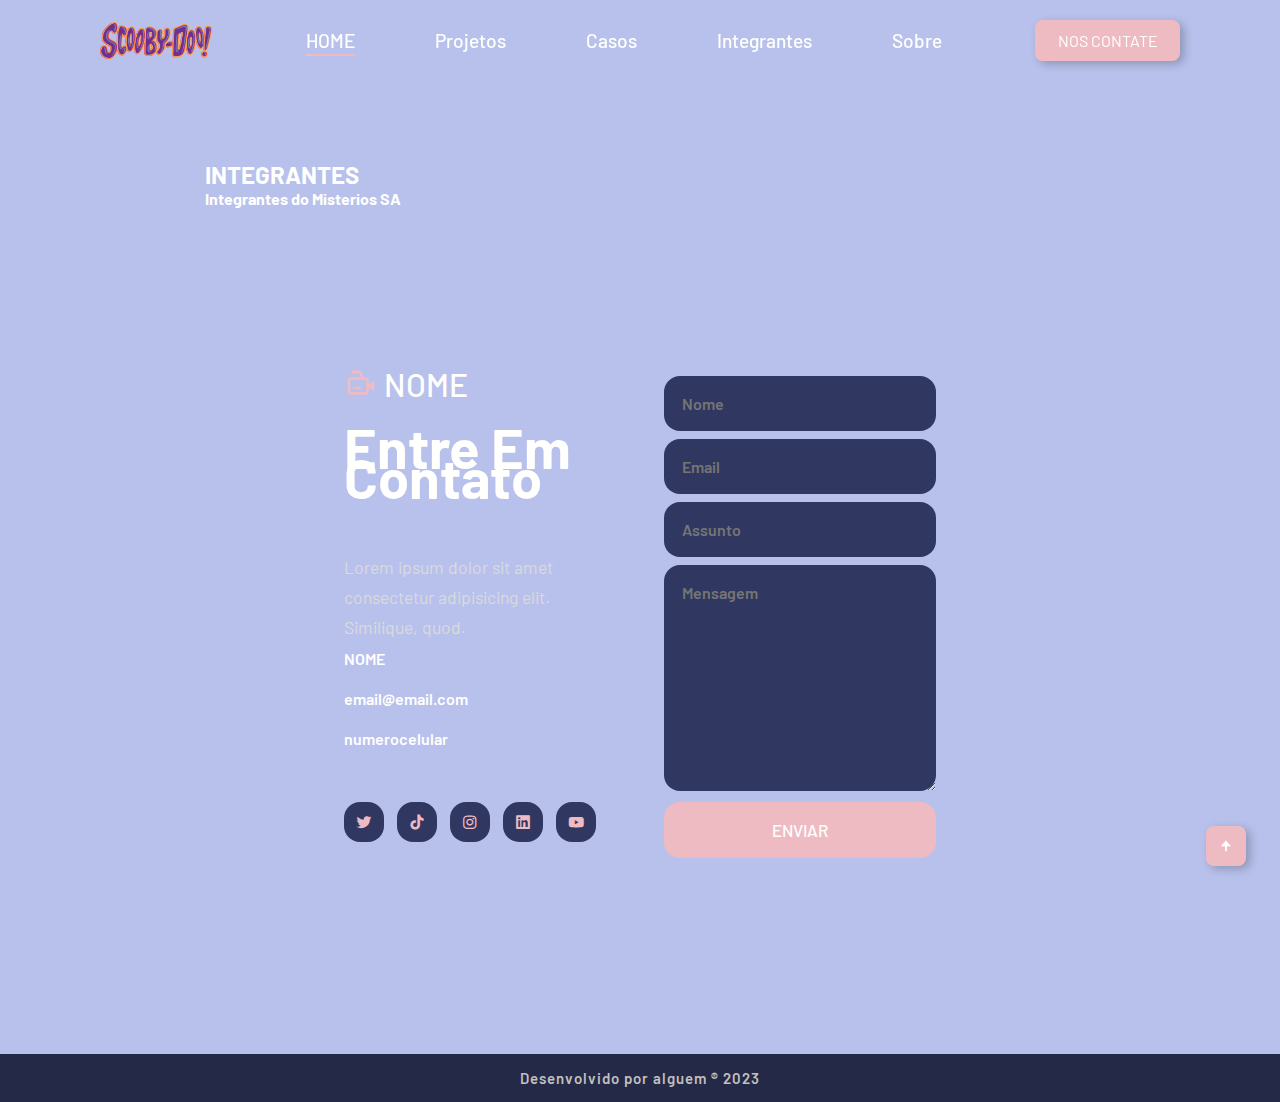
==== integrantes.html @ d9eec1b1 "new change index int" ====
<!DOCTYPE html>
 <html lang="en">
 <head>
    <meta charset="UTF-8">
    <meta http-equiv="X-UA-Compatible" content="IE=edge">
    <meta name="viewport" content="width=device-width, initial-scale=1.0">
    <link rel="stylesheet" href="integrantes.css" />
    <link rel="stylesheet" href="style.css" />
    <link rel="stylesheet" href="https://cdn.jsdelivr.net/npm/boxicons@latest/css/boxicons.min.css"/>
    <title>Document</title>
 </head>
 <body>
        <!--NAVBAR-->
        <header>
            <a href="#" class="logo">
                <img src="imagens/LOGO.png" alt="logo" class="logos"></a>
          <ul class="navbar">
            <li><a href="#home" class="home-active">HOME</a></li> <!--# para buscar o id das sections-->
            <li><a href="#projetos">Projetos</a></li>
            <li><a href="#casos">Casos</a></li>
            <li><a href="#integrantes">Integrantes</a></li>
            <li><a href="#sobre">Sobre</a></li>
          </ul>
          <a href="#footerr" class="btn">NOS CONTATE</a>
        </header>

        <!--INTEGRANTES-->
        <section class="int" id="integrantes">
            <div class="cabecatexto">
                <h2>INTEGRANTES</h2>
                <h4>Integrantes do Misterios SA</h4>
            </div>
    
        <!--FOOTER-->
        <section class="footer" id="footerr">
            <div class="contato-esquerda">
                    <a href="#" class="logo">
                        <i class="bx bx-video-recording"></i>NOME</a>
                    </a>
                    <h2>Entre Em Contato</h2>
                    <h4>algo</h4>
                    <p>Lorem ipsum dolor sit amet consectetur adipisicing elit. 
                    Similique, quod.</p>
            
    
                <div class="lista-contato">
                    <li><a href="#">NOME</a></li>
                    <li><a href="#">email@email.com</a></li>
                    <li><a href="#">numerocelular</a></li>
                </div>
    
                <div class="redes-icon">
                    <a href="#"><i class='bx bxl-twitter'></i></a>
                    <a href="#"><i class='bx bxl-tiktok' ></i></a>
                    <a href="#"><i class='bx bxl-instagram'></i></a>
                    <a href="#"><i class='bx bxl-linkedin-square' ></i></a>
                    <a href="#"><i class='bx bxl-youtube' ></i></a>
                </div>
            </div>
            
            <div class="contatar">
                <form action="">
                   <input type="" placeholder="Nome" required> 
                   <input type="email"placeholder="Email" required>
                   <input type="" placeholder="Assunto">
                   <textarea name="" id="" cols="40" rows="10" 
                   placeholder="Mensagem" required></textarea>
                   <input type="submit" value="ENVIAR" class="enviar">
                </form>
            </div>
    
        </section>           
        </section>

        <div class="copyright">
            <p>Desenvolvido por alguem ® 2023 </p>
        </div>

         <!--VOLTAR COMECO-->
    <a href="#" class="comeco"><i class='bx bxs-up-arrow-alt' ></i></a>

 </body>
 </html>
---- integrantes.css ----
.int {   
    align-items: center;
    background-color: var(--2ndbg-color); 
}
/*Boxes*/

.conatiner {
  width: 100%;
  min-height: 1152px;
  position: relative;
  display: flex;
  align-items: center;
  background: rgb(2, 3, 7, 0.4);
}
---- style.css ----
/*Google Fonts*/
@import url("https://fonts.googleapis.com/css2?family=Barlow:wght@200;300;400;500;600;700&display=swap");

* {
  font-family: "Barlow", sans-serif;
  margin: 0px;
  padding: 0px;
  box-sizing: border-box;
  list-style: none;
  text-decoration: none;
  scroll-padding-top: 2rem;
  scroll-behavior: smooth;
}

/*VARIAVEIS*/
:root {
  --mainbg-color: #232946;
  --2ndmainbg-color: #303861;
  --2ndbg-color: #b8c1ec;  
  --1sttext-color: #fffffe;
  --2ndtext-color: #c2bfbf;
  --btn-color: #eebbc3;
  --2ndbtn-color: #fae4e8;
  
  --h1-font: 5.2rem;
  --h2-font: 3.5rem;
  --p-font: 1.1rem;
}
/*fazer uma barra de scroll personalizada*/
html::-webkit-scrollbar {
  width: 0.5rem;
  background: var(--bg-color);
}
html::-webkit-scrollbar-thumb {
  background: var(--btn-color);
  border-radius: 5rem;
}
body {
  background: var(--mainbg-color);
  color: var(--1sttext-color);
}

section{
  padding: 160px 16% 90px;
}

header {
  position: fixed;
  width: 100%;
  top: 0;
  right: 0;
  z-index: 1000;
  display: flex;
  align-items: center;
  justify-content: space-between;
  padding: 20px 100px;
  transition: 0.5s;
}

.logo {
  font-size: 2rem;
  font-weight: 500;
  color: var(--1sttext-color);
  display: flex;
  align-items: center;
  column-gap: 0.5rem;
}

.logos {
  width: 7rem;
}

.navbar {
  display: flex;
  column-gap: 5rem;
}

.navbar li {
  position: relative;
}

.navbar a {
  font-size: 1.2rem;
  font-weight: 500;
  color: var(--1sttext-color);
}

.navbar a::after { /*pra fazer a barrinha em baixo*/
  content: "";
  width: 0;
  height: 2px;
  background: var(--btn-color);
  position: absolute;
  bottom: -4px;
  left: 0;
  transition: 0.4s all linear;
}

.navbar a:hover::after,
.navbar .home-active::after { /*pro home fizer sempre selecionado*/
  width: 100%;
}
#menu-icon {
  font-size: 1.1rem;
  cursor: pointer;
  z-index: 1000001;
  display: none;
}
.btn {
  padding: 0.7rem 1.4rem;
  background: var(--btn-color);
  color: var(--1sttext-color);
  font-weight: 400;
  border-radius: 0.5rem;
  box-shadow: 4px 3px 10px #0000003c;
}

.btn:hover {
  background: #fec7d7;
}






  
  /*footer*/
  .footer {
    display: grid;
    grid-template-columns: repeat(2,1fr);
    align-items: center;
    gap: 3rem;
  }
  .contato-esquerda .logo {
    margin-bottom: 2rem;
  
  }
  .contato-esquerda .logo i {
    color: var(--btn-color);
  }
  .contato-esquerda h4 {
    margin:15px 0;
    color: var(--2ndbg-color);
    font-size: 20px;
    font-weight: 600;
  }
  .contato-esquerda h2 {
    font-size: var(--h2-font);
    color: var(--1sttext-color);
  }
  .contato-esquerda p{
    color: #dadada;
    font-size: var(--p-font);
    line-height: 30px;
    margin-bottom: 2px;
  }
  .contato-esquerda {
    margin-bottom: 2rem;
    color: var(--1sttext-color);
    font-size: 16px;
    line-height: 30px;
  }
  
  .lista-contato{
    margin-bottom:3rem;
  }
  
  .lista-contato li {
    margin-bottom: 10px;
    display: block;
  }
  
  .lista-contato li a{
    display: block;
    color: var(--1sttext-color);
    font-size: 16px;
    font-weight: 600;
    transition: all .40s ease;
  }
  
  .lista-contato li a:hover{
    transform: scale(1.01) translateY(-5px);
    color: #c2bfbf ;
  }
  
  .redes-icon i{
    height: 40px;
    width: 40px;
    background-color: #303861 ;
    border-radius: 1rem;
    color: var(--btn-color);
    display: inline-flex;
    align-items: center;
    justify-content: center;
    font-size: 18px;
    margin-right: 10px;
    transition: all .40s ease;
  }
  
  .redes-icon i:hover{
    transform: scale(1.01) translateY(-5px);
    color: #fae4e8;
  }
  
  .contatar form {
    position: relative ;
  }
  .contatar form input, form textarea{
    border: none;
    outline: none;
    width: 100%;
    padding: 18px;
    background-color: #303861;
    color: var(--1sttext-color);
    font-size: 1rem;
    font-weight: 600;
    margin-bottom: 0.5rem;
    border-radius: 1rem;
  }
  
  .contatar texarea{
    resize: none;
    height: 220px;
  }
  
  .contatar form .enviar {
    display: inline-block;
    font-size: 17px;
    font-weight: 500;
    background-color: var(--btn-color);
    color: var(--1stbg-color);
    transition: all .40s ease;
    cursor: pointer;
  }
  .contatar form .enviar:hover {
    background-color: #fae4e8;
  }
  
  /*final da pg*/
  .copyright p {
    text-align: center;
    padding: 15px;
    color: var(--2ndtext-color);
    font-size: 15px;
    font-weight: 600;
    letter-spacing: 1px;
  }
  
  .comeco{
    position: fixed; /*vai ficar no mesmo lugar na tela mesmo quando mexe*/
    bottom: 2.1rem;
    right: 2.1rem;
  
  }
  
  .comeco i {
    color: var(--1sttext-color);
    background-color: var(--btn-color);
    box-shadow: 4px 3px 10px #0000003c;
    font-size: 20px;
    padding: 10px;
    border-radius: 0.5rem;
  }
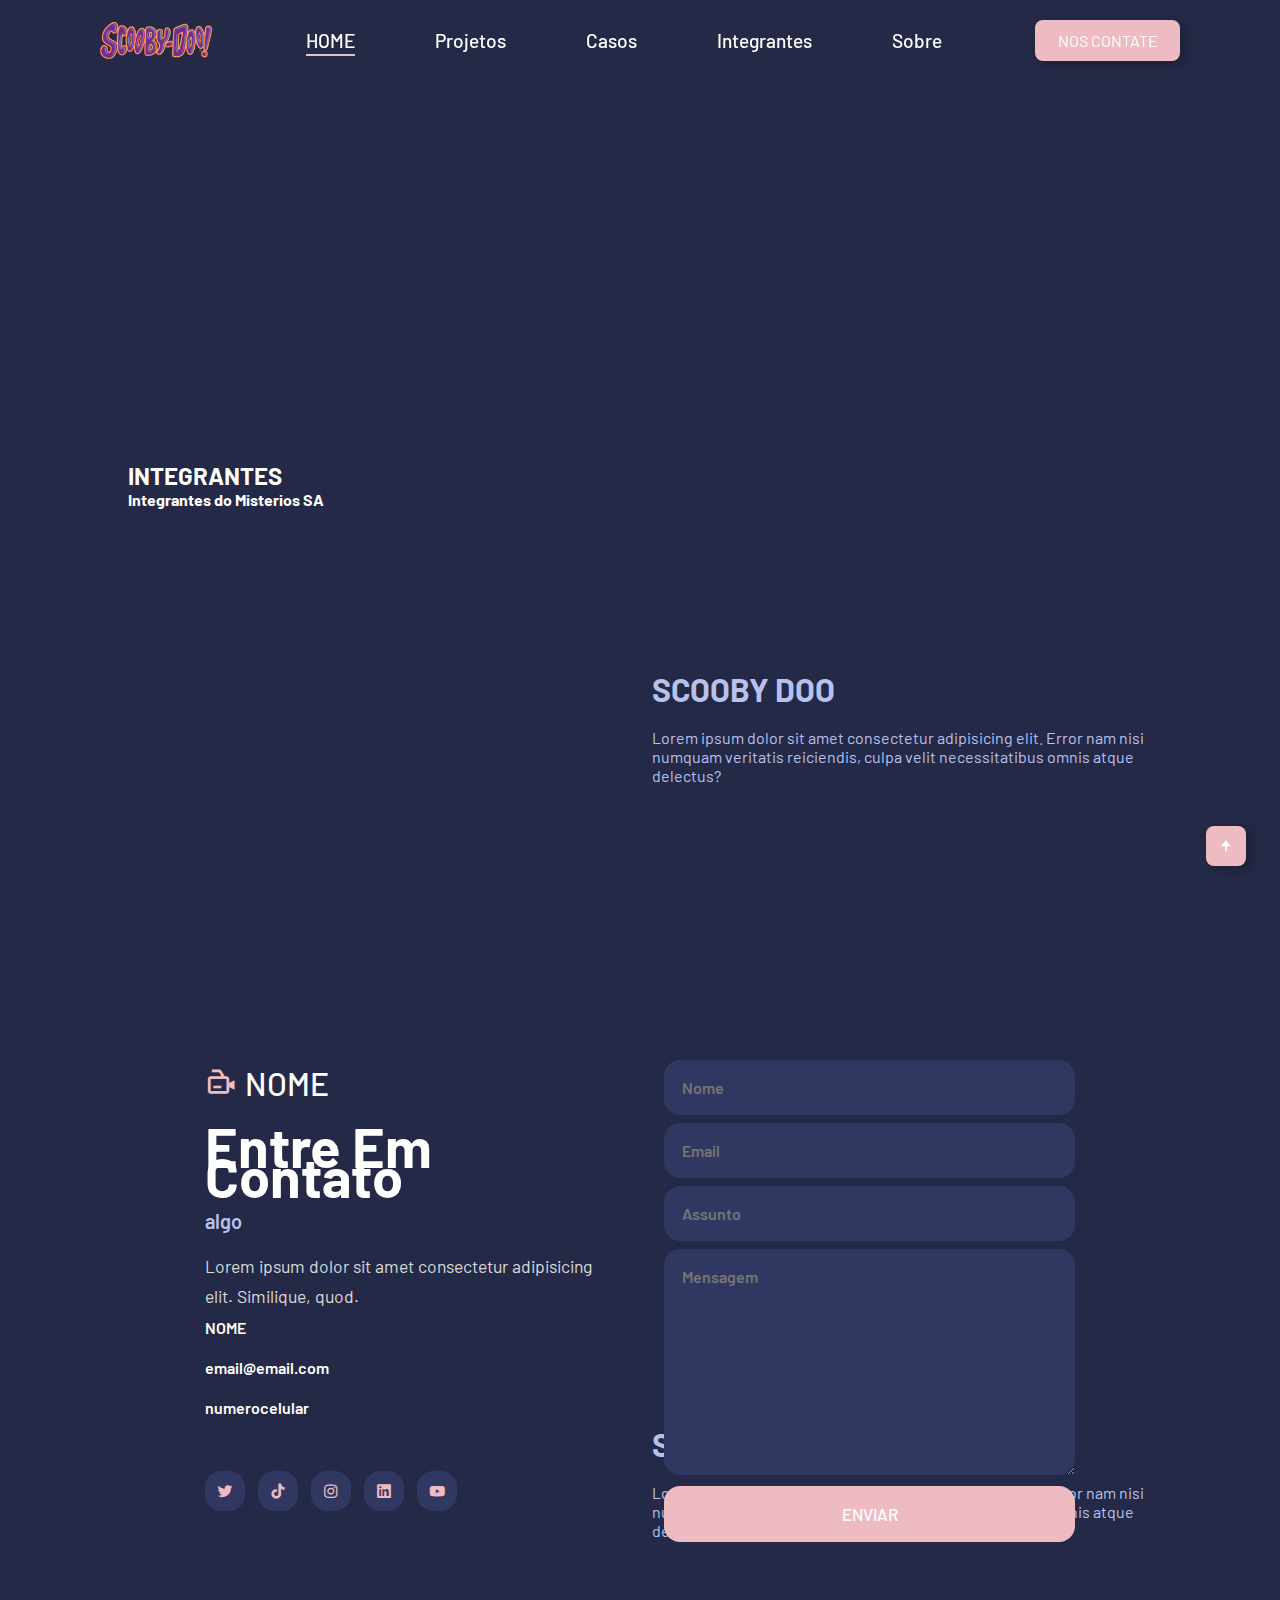
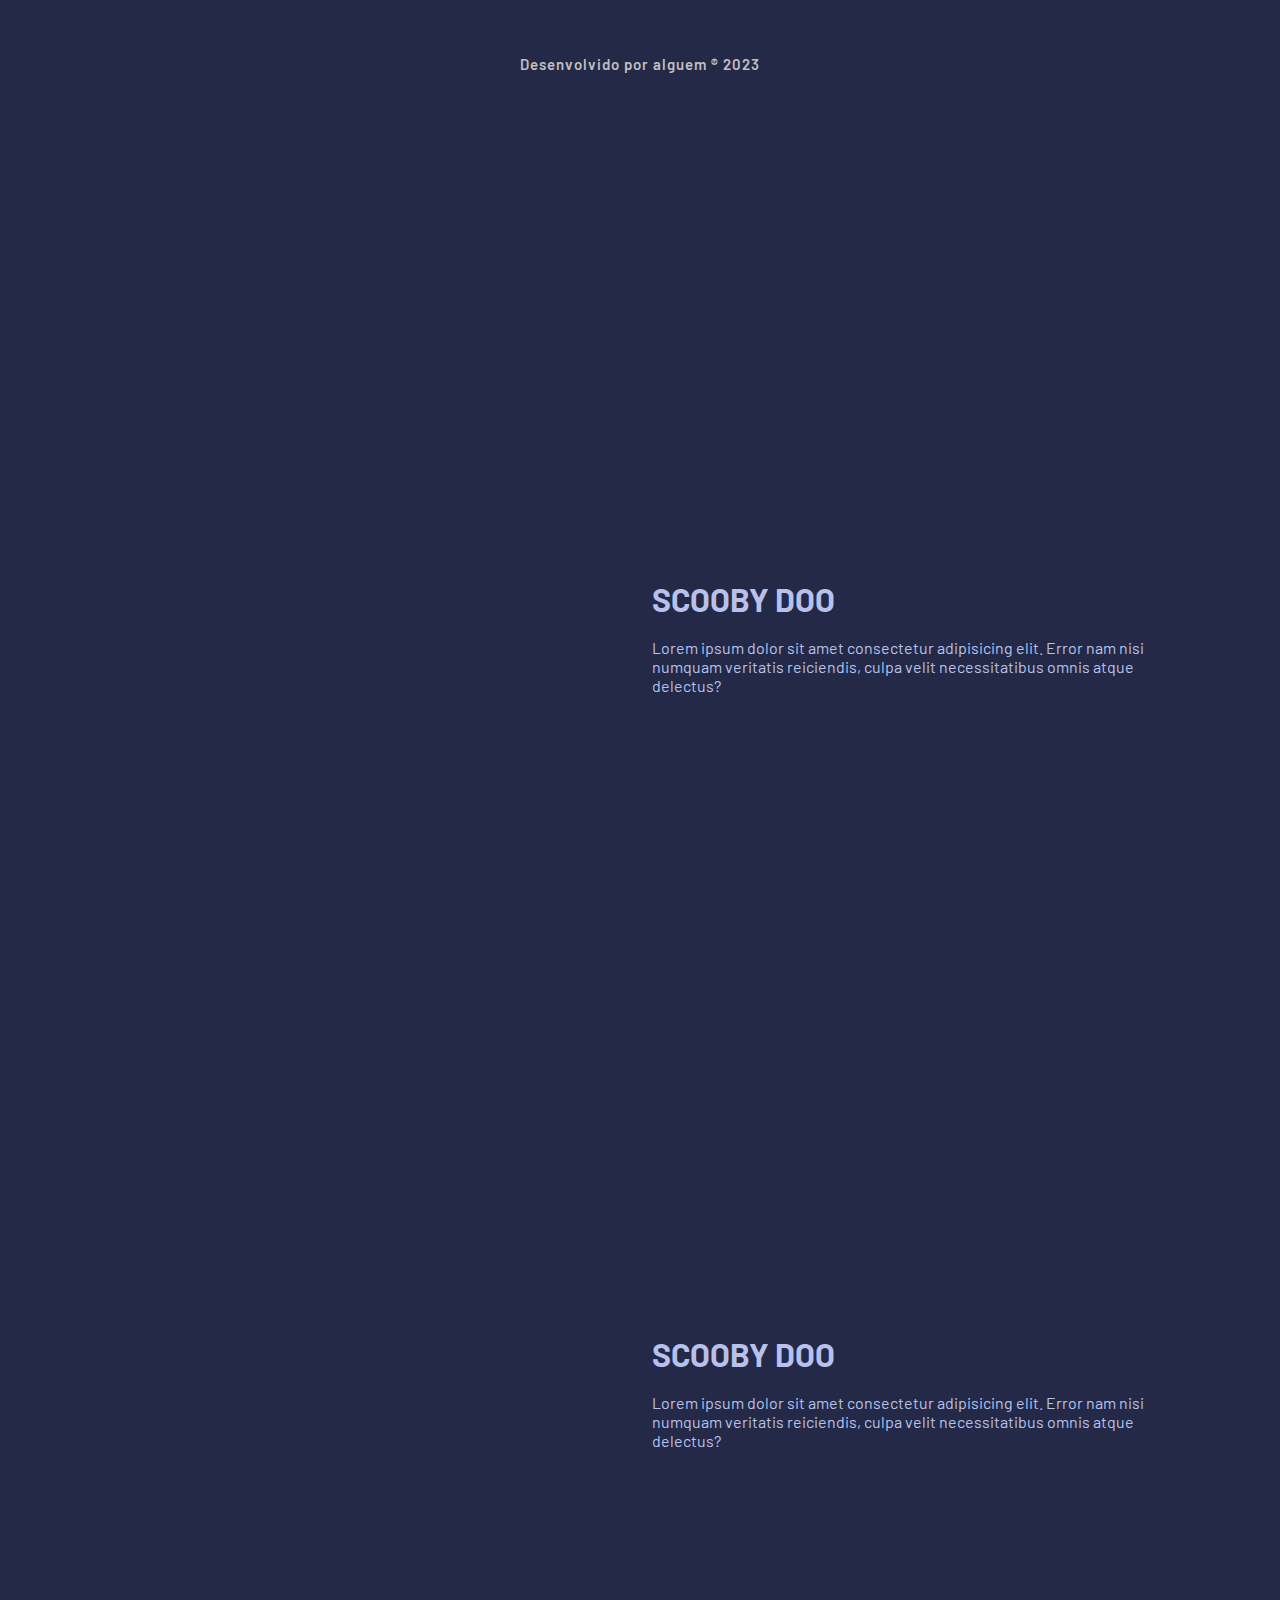
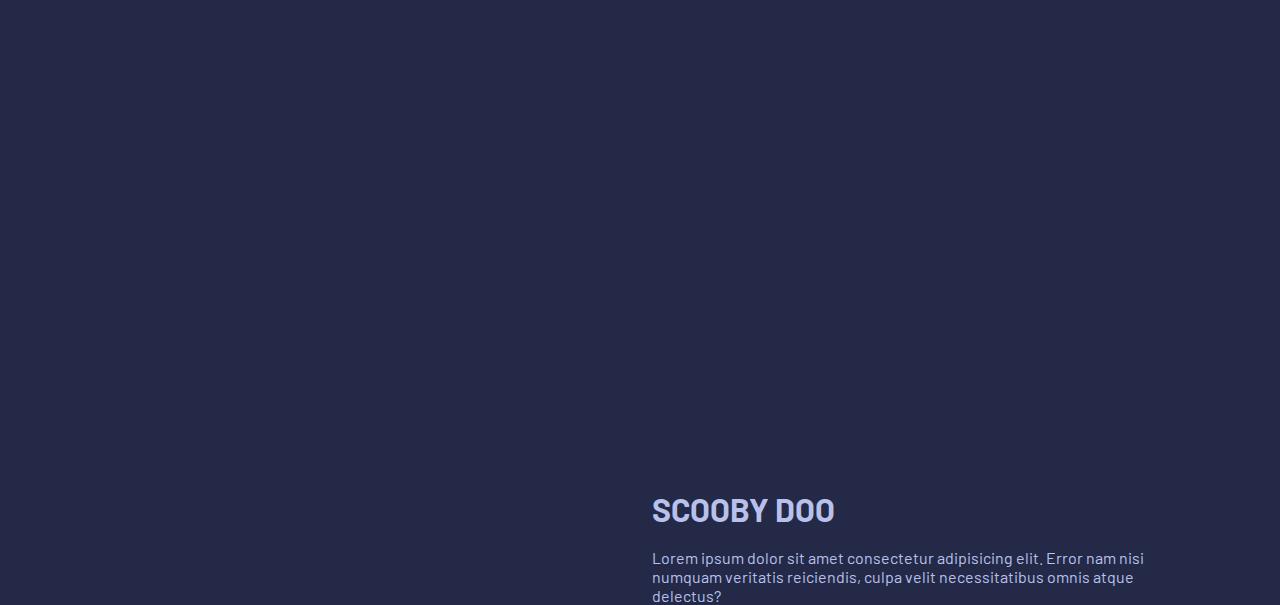
==== commit f7303217: "novas mudancas" ====
--- a/integrantes.html
+++ b/integrantes.html
@@ -4,10 +4,11 @@
     <meta charset="UTF-8">
     <meta http-equiv="X-UA-Compatible" content="IE=edge">
     <meta name="viewport" content="width=device-width, initial-scale=1.0">
+    <link rel="icon" href="imagens/icon.png" />
     <link rel="stylesheet" href="integrantes.css" />
     <link rel="stylesheet" href="style.css" />
     <link rel="stylesheet" href="https://cdn.jsdelivr.net/npm/boxicons@latest/css/boxicons.min.css"/>
-    <title>Document</title>
+    <title>Integrantes</title>
  </head>
  <body>
         <!--NAVBAR-->
@@ -30,7 +31,65 @@
                 <h2>INTEGRANTES</h2>
                 <h4>Integrantes do Misterios SA</h4>
             </div>
-    
+        <div class="int-containers">
+            
+            <!--SCOOBY-->
+            <div class="scooby">
+                <div class="img-cont">
+                    <img src="" alt="" class="scooby-img">
+                </div>    
+                <h1>SCOOBY DOO</h1>
+                <p>Lorem ipsum dolor sit amet consectetur adipisicing elit. 
+                    Error nam nisi numquam veritatis reiciendis, culpa velit 
+                    necessitatibus omnis atque delectus?</p>
+            </div>
+            
+            <!--Salsicha-->
+            <div class="scooby">
+                <div class="img-cont">
+                    <img src="" alt="" class="scooby-img">
+                </div>    
+                <h1>SCOOBY DOO</h1>
+                <p>Lorem ipsum dolor sit amet consectetur adipisicing elit. 
+                    Error nam nisi numquam veritatis reiciendis, culpa velit 
+                    necessitatibus omnis atque delectus?</p>
+            </div>
+            
+            <!--VELMA-->
+            <div class="scooby">
+                <div class="img-cont">
+                    <img src="" alt="" class="scooby-img">
+                </div>    
+                <h1>SCOOBY DOO</h1>
+                <p>Lorem ipsum dolor sit amet consectetur adipisicing elit. 
+                    Error nam nisi numquam veritatis reiciendis, culpa velit 
+                    necessitatibus omnis atque delectus?</p>
+            </div>
+            
+            <!--DAPHNE-->
+            <div class="scooby">
+                <div class="img-cont">
+                    <img src="" alt="" class="scooby-img">
+                </div>    
+                <h1>SCOOBY DOO</h1>
+                <p>Lorem ipsum dolor sit amet consectetur adipisicing elit. 
+                    Error nam nisi numquam veritatis reiciendis, culpa velit 
+                    necessitatibus omnis atque delectus?</p>
+            </div>
+            
+            <!--FRED-->
+            <div class="scooby">
+                <div class="img-cont">
+                    <img src="" alt="" class="scooby-img">
+                </div>    
+                <h1>SCOOBY DOO</h1>
+                <p>Lorem ipsum dolor sit amet consectetur adipisicing elit. 
+                    Error nam nisi numquam veritatis reiciendis, culpa velit 
+                    necessitatibus omnis atque delectus?</p>
+            </div>                  
+
+        </div>
+        </section>
         <!--FOOTER-->
         <section class="footer" id="footerr">
             <div class="contato-esquerda">
@@ -70,7 +129,7 @@
             </div>
     
         </section>           
-        </section>
+        
 
         <div class="copyright">
             <p>Desenvolvido por alguem ® 2023 </p>
--- a/integrantes.css
+++ b/integrantes.css
@@ -11,4 +11,188 @@
   display: flex;
   align-items: center;
   background: rgb(2, 3, 7, 0.4);
-}+}
+
+ /*INTEGRANTES*/
+ .int{
+  width: 100%;
+  height: 100vh;
+  display: flex;
+  align-items: center;
+  justify-content: space-between;
+  padding: 70px 10% 0;
+  background-color: var(--1stbg-color); /*pra essa secao ficar dessa cor*/
+}
+
+.int-containers{
+  max-width: 500px;
+  max-height: 100%;
+  /*fazer tipo um quadradinho*/
+}
+
+.int-containers h1 {
+  font-size: 32px;
+  font-weight: 700;
+  color: var(--2ndbg-color);
+}
+
+.int-containers p {
+  font-size: 16px;
+  margin: 20px 0 40px;
+  color: var(--2ndbg-color);
+}
+
+.img-cont{
+  width: 600px;
+  height: 600px;
+ 
+}
+
+.img-cont img{
+  max-width: 500px;
+  object-fit: cover;
+}
+
+
+
+
+
+
+
+  /*footer*/
+  .footer {
+    display: grid;
+    grid-template-columns: repeat(2,1fr);
+    align-items: center;
+    gap: 3rem;
+  }
+  .contato-esquerda .logo {
+    margin-bottom: 2rem;
+  
+  }
+  .contato-esquerda .logo i {
+    color: var(--btn-color);
+  }
+  .contato-esquerda h4 {
+    margin:15px 0;
+    color: var(--2ndbg-color);
+    font-size: 20px;
+    font-weight: 600;
+  }
+  .contato-esquerda h2 {
+    font-size: var(--h2-font);
+    color: var(--1sttext-color);
+  }
+  .contato-esquerda p{
+    color: #dadada;
+    font-size: var(--p-font);
+    line-height: 30px;
+    margin-bottom: 2px;
+  }
+  .contato-esquerda {
+    margin-bottom: 2rem;
+    color: var(--1sttext-color);
+    font-size: 16px;
+    line-height: 30px;
+  }
+  
+  .lista-contato{
+    margin-bottom:3rem;
+  }
+  
+  .lista-contato li {
+    margin-bottom: 10px;
+    display: block;
+  }
+  
+  .lista-contato li a{
+    display: block;
+    color: var(--1sttext-color);
+    font-size: 16px;
+    font-weight: 600;
+    transition: all .40s ease;
+  }
+  
+  .lista-contato li a:hover{
+    transform: scale(1.01) translateY(-5px);
+    color: #c2bfbf ;
+  }
+  
+  .redes-icon i{
+    height: 40px;
+    width: 40px;
+    background-color: #303861 ;
+    border-radius: 1rem;
+    color: var(--btn-color);
+    display: inline-flex;
+    align-items: center;
+    justify-content: center;
+    font-size: 18px;
+    margin-right: 10px;
+    transition: all .40s ease;
+  }
+  
+  .redes-icon i:hover{
+    transform: scale(1.01) translateY(-5px);
+    color: #fae4e8;
+  }
+  
+  .contatar form {
+    position: relative ;
+  }
+  .contatar form input, form textarea{
+    border: none;
+    outline: none;
+    width: 100%;
+    padding: 18px;
+    background-color: #303861;
+    color: var(--1sttext-color);
+    font-size: 1rem;
+    font-weight: 600;
+    margin-bottom: 0.5rem;
+    border-radius: 1rem;
+  }
+  
+  .contatar texarea{
+    resize: none;
+    height: 220px;
+  }
+  
+  .contatar form .enviar {
+    display: inline-block;
+    font-size: 17px;
+    font-weight: 500;
+    background-color: var(--btn-color);
+    color: var(--1stbg-color);
+    transition: all .40s ease;
+    cursor: pointer;
+  }
+  .contatar form .enviar:hover {
+    background-color: #fae4e8;
+  }
+  
+  /*final da pg*/
+  .copyright p {
+    text-align: center;
+    padding: 15px;
+    color: var(--2ndtext-color);
+    font-size: 15px;
+    font-weight: 600;
+    letter-spacing: 1px;
+  }
+  
+  .comeco{
+    position: fixed; /*vai ficar no mesmo lugar na tela mesmo quando mexe*/
+    bottom: 2.1rem;
+    right: 2.1rem;
+  
+  }
+  
+  .comeco i {
+    color: var(--1sttext-color);
+    background-color: var(--btn-color);
+    box-shadow: 4px 3px 10px #0000003c;
+    font-size: 20px;
+    padding: 10px;
+    border-radius: 0.5rem;
+  }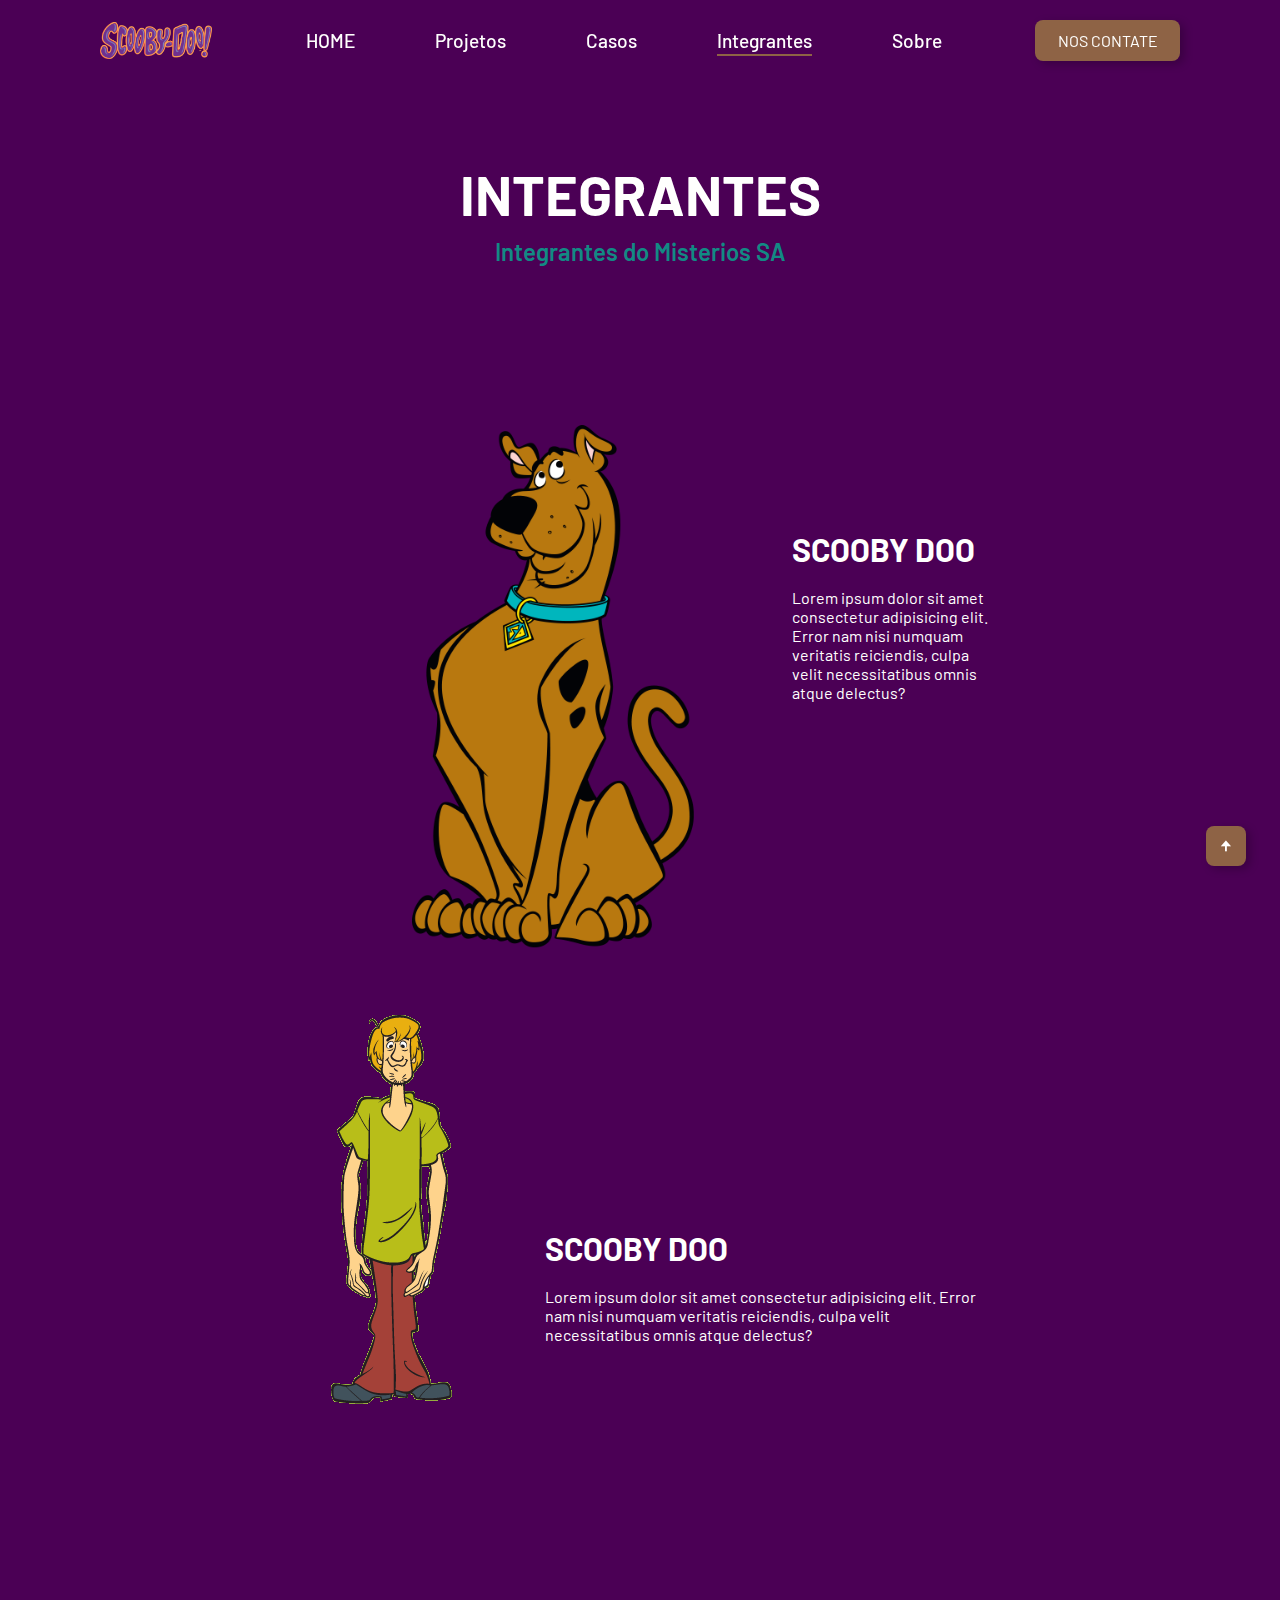
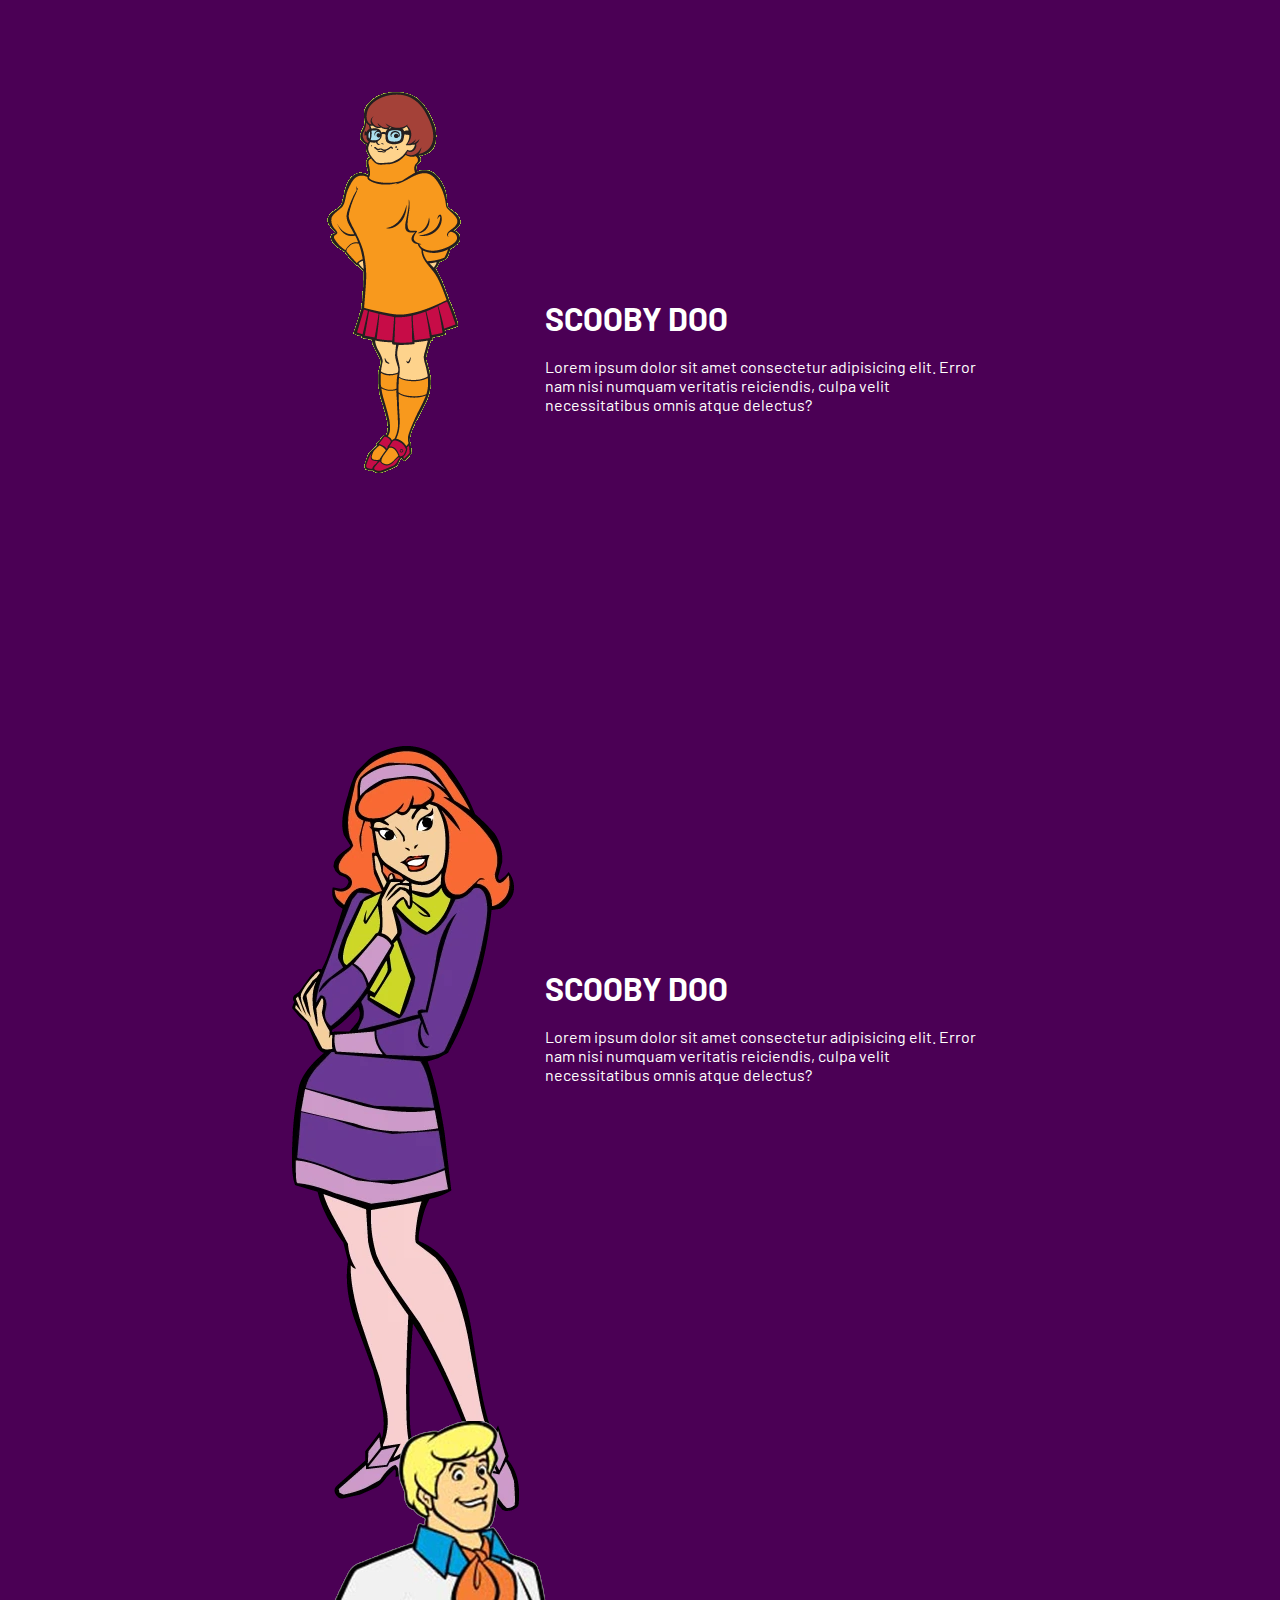
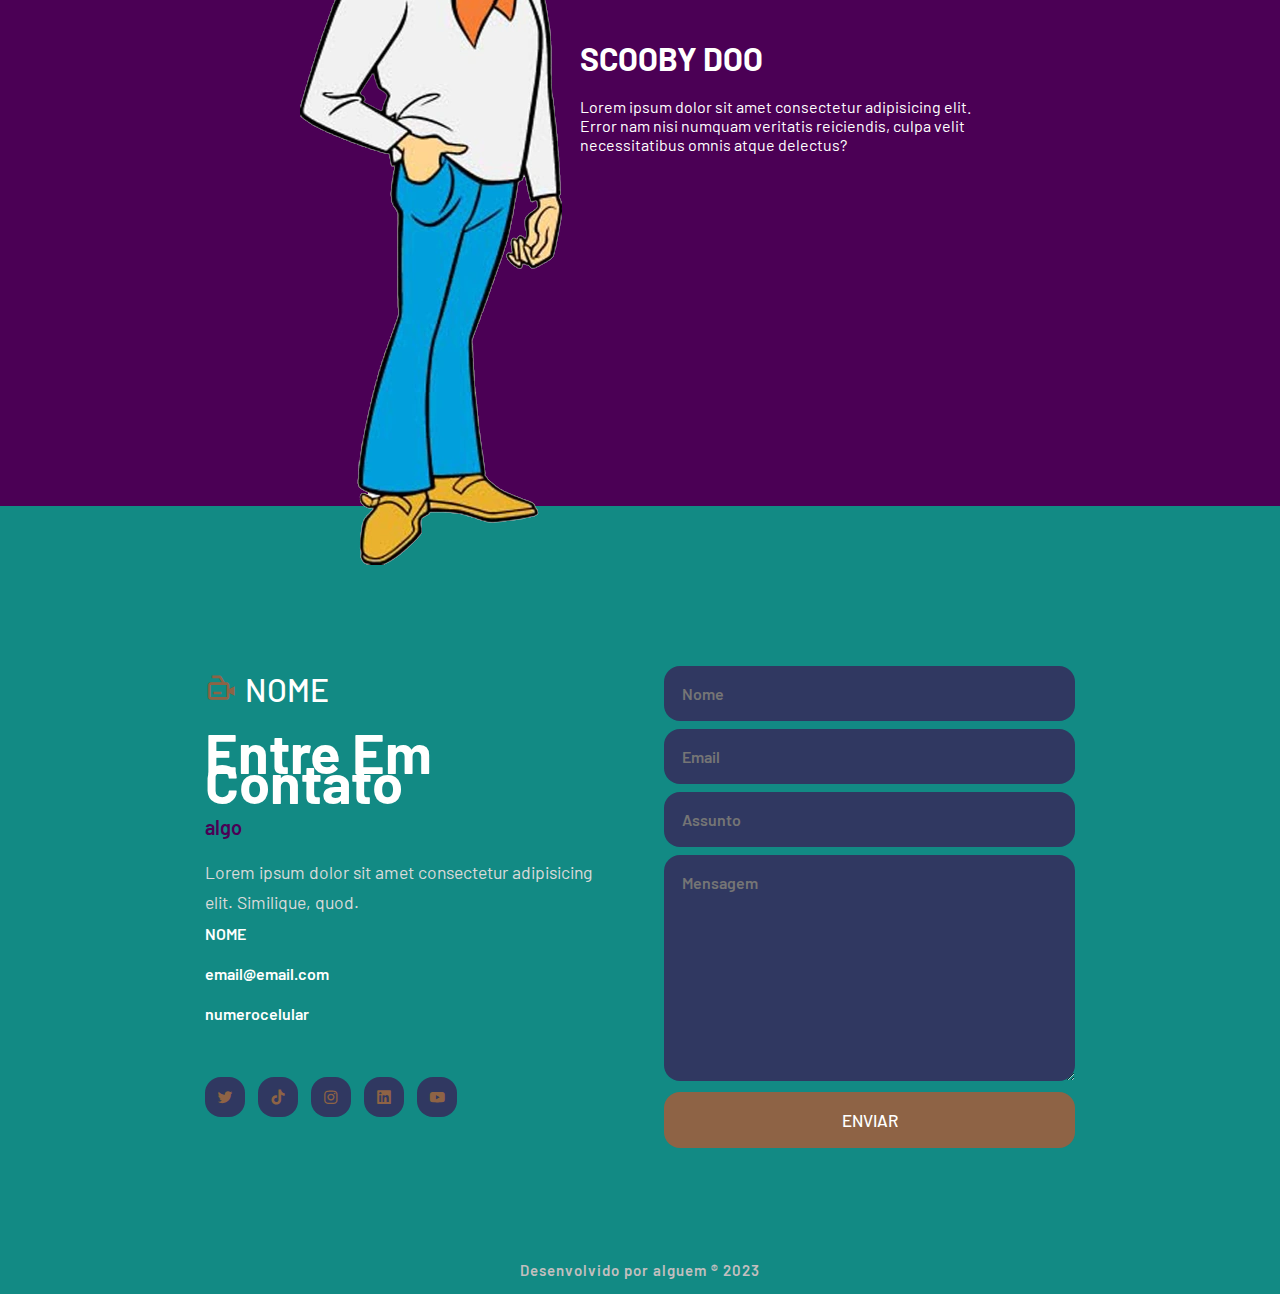
==== commit 41d51225: "novas mudancas" ====
--- a/integrantes.html
+++ b/integrantes.html
@@ -16,77 +16,97 @@
             <a href="#" class="logo">
                 <img src="imagens/LOGO.png" alt="logo" class="logos"></a>
           <ul class="navbar">
-            <li><a href="#home" class="home-active">HOME</a></li> <!--# para buscar o id das sections-->
+            <li><a href="index.html">HOME</a></li> <!--# para buscar o id das sections-->
             <li><a href="#projetos">Projetos</a></li>
             <li><a href="#casos">Casos</a></li>
-            <li><a href="#integrantes">Integrantes</a></li>
+            <li><a href="#integrantes" class="home-active">Integrantes</a></li>
             <li><a href="#sobre">Sobre</a></li>
           </ul>
           <a href="#footerr" class="btn">NOS CONTATE</a>
         </header>
 
         <!--INTEGRANTES-->
-        <section class="int" id="integrantes">
+        <section class="ints" id="integrantes">
             <div class="cabecatexto">
                 <h2>INTEGRANTES</h2>
                 <h4>Integrantes do Misterios SA</h4>
             </div>
         <div class="int-containers">
             
-            <!--SCOOBY-->
-            <div class="scooby">
-                <div class="img-cont">
-                    <img src="" alt="" class="scooby-img">
-                </div>    
-                <h1>SCOOBY DOO</h1>
-                <p>Lorem ipsum dolor sit amet consectetur adipisicing elit. 
-                    Error nam nisi numquam veritatis reiciendis, culpa velit 
-                    necessitatibus omnis atque delectus?</p>
-            </div>
-            
-            <!--Salsicha-->
-            <div class="scooby">
-                <div class="img-cont">
-                    <img src="" alt="" class="scooby-img">
-                </div>    
-                <h1>SCOOBY DOO</h1>
-                <p>Lorem ipsum dolor sit amet consectetur adipisicing elit. 
-                    Error nam nisi numquam veritatis reiciendis, culpa velit 
-                    necessitatibus omnis atque delectus?</p>
-            </div>
-            
-            <!--VELMA-->
-            <div class="scooby">
-                <div class="img-cont">
-                    <img src="" alt="" class="scooby-img">
-                </div>    
-                <h1>SCOOBY DOO</h1>
-                <p>Lorem ipsum dolor sit amet consectetur adipisicing elit. 
-                    Error nam nisi numquam veritatis reiciendis, culpa velit 
-                    necessitatibus omnis atque delectus?</p>
-            </div>
-            
-            <!--DAPHNE-->
-            <div class="scooby">
-                <div class="img-cont">
-                    <img src="" alt="" class="scooby-img">
-                </div>    
-                <h1>SCOOBY DOO</h1>
-                <p>Lorem ipsum dolor sit amet consectetur adipisicing elit. 
-                    Error nam nisi numquam veritatis reiciendis, culpa velit 
-                    necessitatibus omnis atque delectus?</p>
-            </div>
-            
-            <!--FRED-->
-            <div class="scooby">
-                <div class="img-cont">
-                    <img src="" alt="" class="scooby-img">
-                </div>    
-                <h1>SCOOBY DOO</h1>
-                <p>Lorem ipsum dolor sit amet consectetur adipisicing elit. 
-                    Error nam nisi numquam veritatis reiciendis, culpa velit 
-                    necessitatibus omnis atque delectus?</p>
-            </div>                  
+                    <!--SCOOBY-->
+                    <div class="scooby">
+                        <div class="perfil-imagems">
+                        <div class="img-cont">
+                            <img src="imagens/scoob.png" alt="" class="scooby-img">
+                        </div>  
+                    </div> <div class="cont-text">
+                        <h1>SCOOBY DOO</h1>
+                        <p>Lorem ipsum dolor sit amet consectetur adipisicing elit. 
+                            Error nam nisi numquam veritatis reiciendis, culpa velit 
+                            necessitatibus omnis atque delectus?</p>
+                        </div> 
+                    </div>
+                    
+                    <!--Salsicha-->
+                    <div class="scooby">
+                        <div class="perfil-imagems">
+                        <div class="img-cont">
+                            <img src="imagens/sal.png" alt="" class="scooby-img">
+                        </div> 
+                    </div> 
+                    <div class="cont-text"> 
+                        <h1>SCOOBY DOO</h1>
+                        <p>Lorem ipsum dolor sit amet consectetur adipisicing elit. 
+                            Error nam nisi numquam veritatis reiciendis, culpa velit 
+                            necessitatibus omnis atque delectus?</p>
+                        </div> 
+                    </div>
+                    
+                    <!--VELMA-->
+                    <div class="scooby">
+                        <div class="perfil-imagems">
+                        <div class="img-cont">
+                            <img src="imagens/vel.png" alt="" class="scooby-img">
+                        </div> 
+                    </div>
+                    <div class="cont-text">  
+                        <h1>SCOOBY DOO</h1>
+                        <p>Lorem ipsum dolor sit amet consectetur adipisicing elit. 
+                            Error nam nisi numquam veritatis reiciendis, culpa velit 
+                            necessitatibus omnis atque delectus?</p>
+                        </div> 
+                    </div>
+                    
+                    <!--DAPHNE-->
+                    <div class="scooby">
+                        <div class="perfil-imagems">
+                        <div class="img-cont">
+                            <img src="imagens/daph.png" alt="" class="scooby-img">
+                        </div> 
+                    </div>
+                    <div class="cont-text">  
+                        <h1>SCOOBY DOO</h1>
+                        <p>Lorem ipsum dolor sit amet consectetur adipisicing elit. 
+                            Error nam nisi numquam veritatis reiciendis, culpa velit 
+                            necessitatibus omnis atque delectus?</p>
+                        </div> 
+                    </div>
+                    
+                    <!--FRED-->
+                    <div class="scooby">
+                        <div class="perfil-imagems">
+                        <div class="img-cont">
+                            <img src="imagens/fred.png" alt="" class="scooby-img">
+                        </div>    
+                    </div>
+                    <div class="cont-text">
+                        <h1>SCOOBY DOO</h1>
+                        <p>Lorem ipsum dolor sit amet consectetur adipisicing elit. 
+                            Error nam nisi numquam veritatis reiciendis, culpa velit 
+                            necessitatibus omnis atque delectus?</p>
+                        </div>
+                    </div> 
+                    </div>                  
 
         </div>
         </section>
--- a/integrantes.css
+++ b/integrantes.css
@@ -1,48 +1,53 @@
-.int {   
-    align-items: center;
-    background-color: var(--2ndbg-color); 
+.ints {
+ 
+  align-items: center;
+  background-color: var(--2ndbg-color); 
 }
-/*Boxes*/
 
-.conatiner {
-  width: 100%;
-  min-height: 1152px;
-  position: relative;
-  display: flex;
-  align-items: center;
-  background: rgb(2, 3, 7, 0.4);
+.cabecatexto{
+  text-align: center;
+}
+
+.cabecatexto h2{
+  font-size: var(--h2-font);
+  margin-bottom: 10px;
+}
+
+.cabecatexto h4 {
+  color: var(--mainbg-color);
+  font-size: 24px;
+  font-weight: 600;
 }
 
  /*INTEGRANTES*/
- .int{
-  width: 100%;
-  height: 100vh;
+ .scooby{
   display: flex;
   align-items: center;
   justify-content: space-between;
   padding: 70px 10% 0;
-  background-color: var(--1stbg-color); /*pra essa secao ficar dessa cor*/
-}
+  background-color: var(--1stbg-color);
+ }
 
-.int-containers{
+.cont-text{
   max-width: 500px;
   max-height: 100%;
+  /*background-color: #fae4e8;*/
   /*fazer tipo um quadradinho*/
 }
 
-.int-containers h1 {
+.cont-text h1 {
   font-size: 32px;
   font-weight: 700;
-  color: var(--2ndbg-color);
+  color: var(--1sttext-color-color);
 }
 
-.int-containers p {
+.cont-text p {
   font-size: 16px;
   margin: 20px 0 40px;
-  color: var(--2ndbg-color);
+  color: var(--1sttext-color-color);
 }
 
-.img-cont{
+.perfil-imagems{
   width: 600px;
   height: 600px;
  
@@ -52,11 +57,6 @@
   max-width: 500px;
   object-fit: cover;
 }
-
-
-
-
-
 
 
   /*footer*/
--- a/style.css
+++ b/style.css
@@ -14,13 +14,13 @@
 
 /*VARIAVEIS*/
 :root {
-  --mainbg-color: #232946;
-  --2ndmainbg-color: #303861;
-  --2ndbg-color: #b8c1ec;  
+  --mainbg-color: #128a84;
+  --2ndmainbg-color: #219a94;
+  --2ndbg-color: #4b0055;  
   --1sttext-color: #fffffe;
   --2ndtext-color: #c2bfbf;
-  --btn-color: #eebbc3;
-  --2ndbtn-color: #fae4e8;
+  --btn-color: #8e6345;
+  --2ndbtn-color: #9a7155;
   
   --h1-font: 5.2rem;
   --h2-font: 3.5rem;
@@ -57,6 +57,10 @@
   transition: 0.5s;
 }
 
+li {
+  list-style: none;
+  }
+  
 .logo {
   font-size: 2rem;
   font-weight: 500;
@@ -73,6 +77,9 @@
 .navbar {
   display: flex;
   column-gap: 5rem;
+  display: flex;
+  align-items: center;
+  justify-content: space-between;
 }
 
 .navbar li {
@@ -84,6 +91,39 @@
   font-weight: 500;
   color: var(--1sttext-color);
 }
+
+/* DROPDOWN MENU */
+.int-drop {
+  position: relative; 
+  }
+  
+  .drop {
+  background-color: var(--mainbg-color);
+  padding: 1em 0;
+  position: absolute; /*WITH RESPECT TO PARENT*/
+  display: none;
+  border-radius: 8px;
+  top: 35px;
+  }
+  
+  .drop li + li {
+  margin-top: 10px;
+  }
+  
+  .drop li {
+  padding: 0.5em 1em;
+  width: 8em;
+  text-align: center;
+  }
+  
+  .drop li:hover {
+  background-color: var(--2ndmainbg-color);
+  }
+  
+  .int-drop:hover .drop {
+  display: block;
+  }
+
 
 .navbar a::after { /*pra fazer a barrinha em baixo*/
   content: "";
@@ -106,6 +146,8 @@
   z-index: 1000001;
   display: none;
 }
+
+
 .btn {
   padding: 0.7rem 1.4rem;
   background: var(--btn-color);
@@ -116,7 +158,7 @@
 }
 
 .btn:hover {
-  background: #fec7d7;
+  background: var(--2ndbtn-color);
 }
 
 
@@ -200,7 +242,7 @@
   
   .redes-icon i:hover{
     transform: scale(1.01) translateY(-5px);
-    color: #fae4e8;
+    color:  var(--2ndbtn-color);
   }
   
   .contatar form {
@@ -234,7 +276,7 @@
     cursor: pointer;
   }
   .contatar form .enviar:hover {
-    background-color: #fae4e8;
+    background-color:  var(--2ndbtn-color);
   }
   
   /*final da pg*/
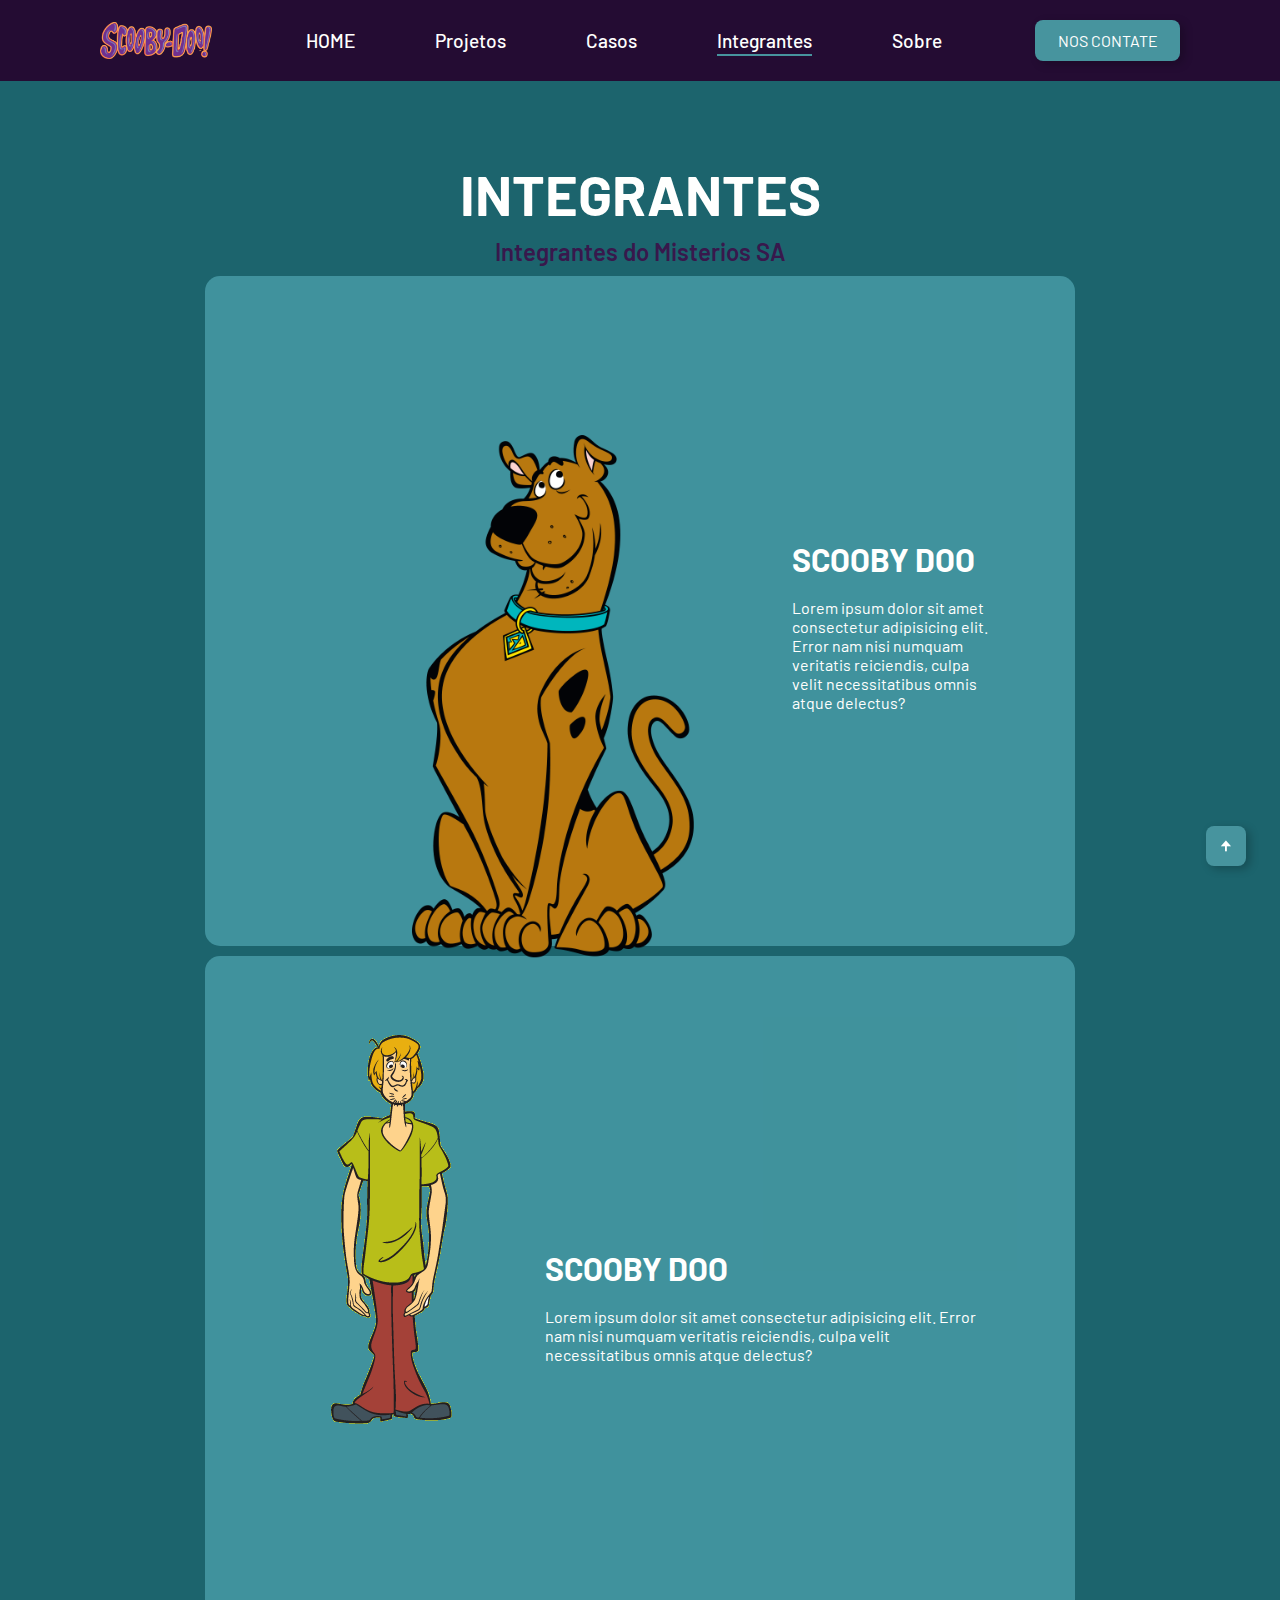
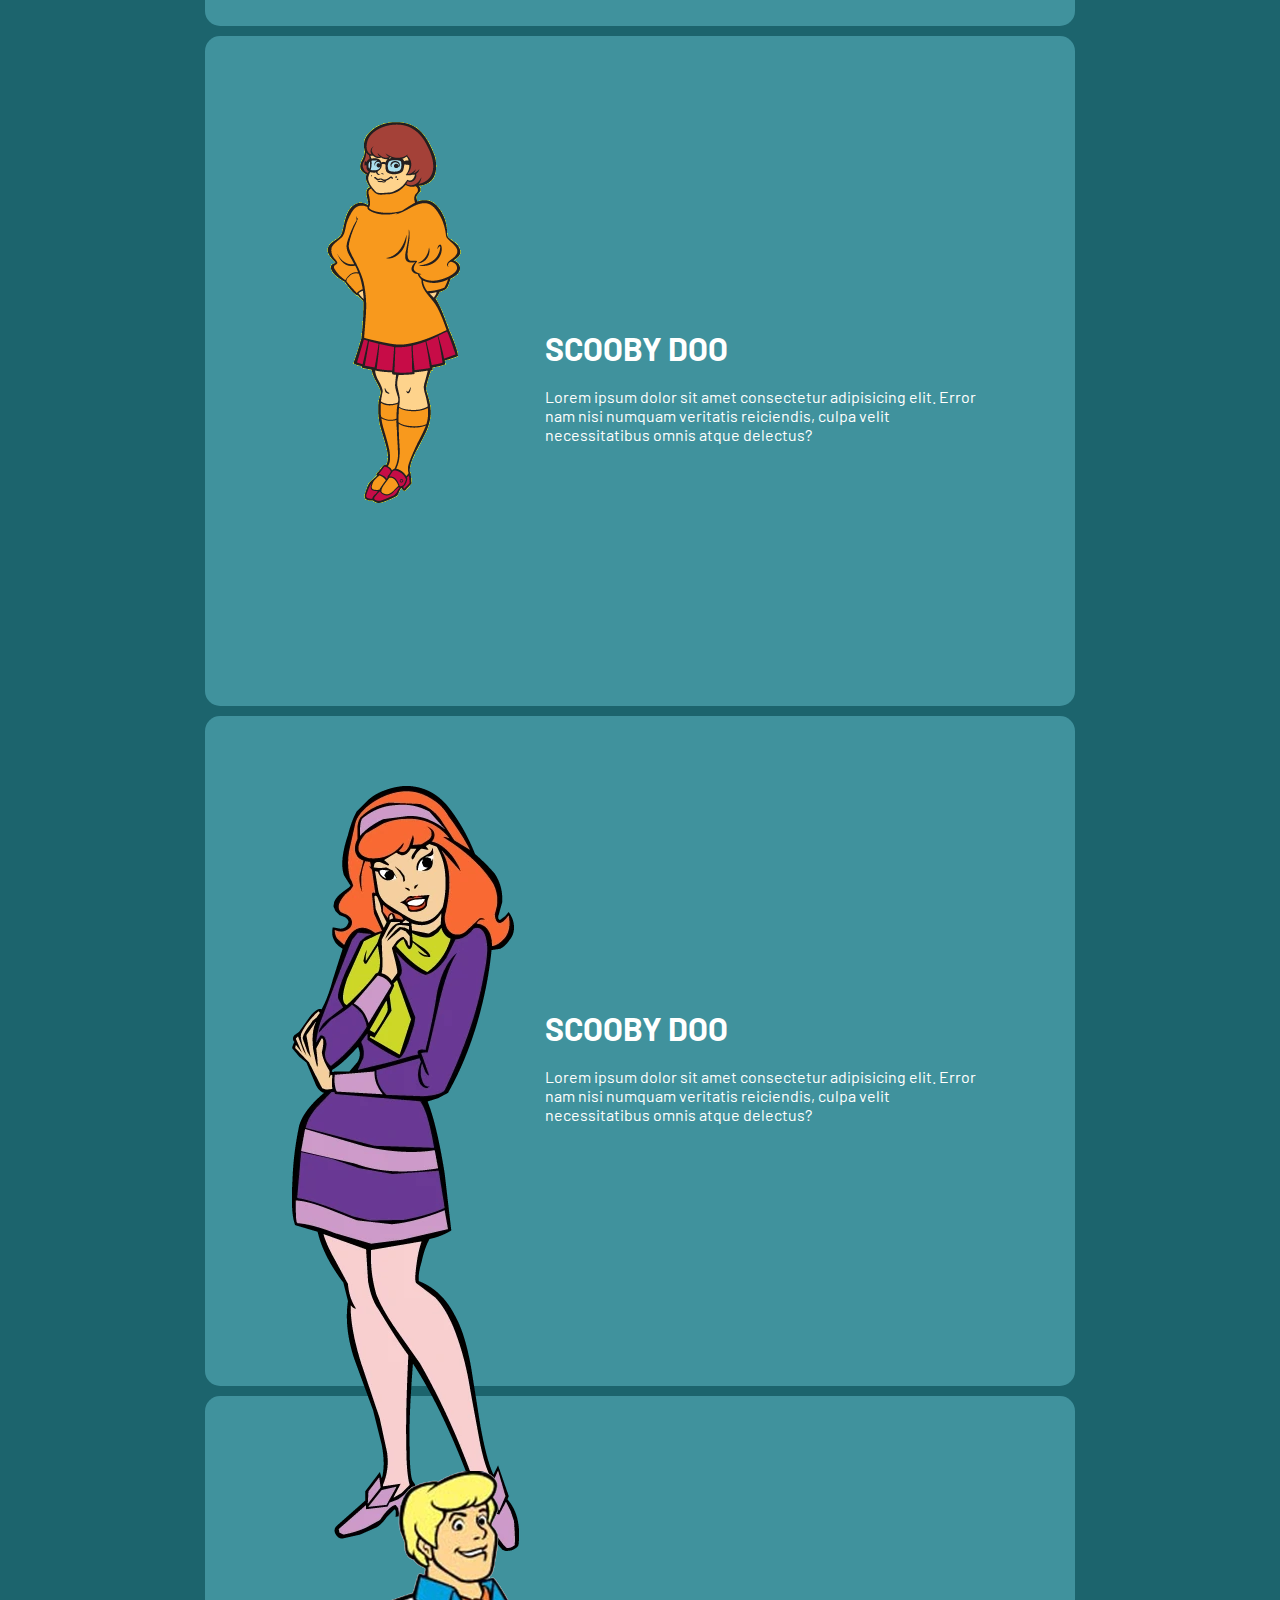
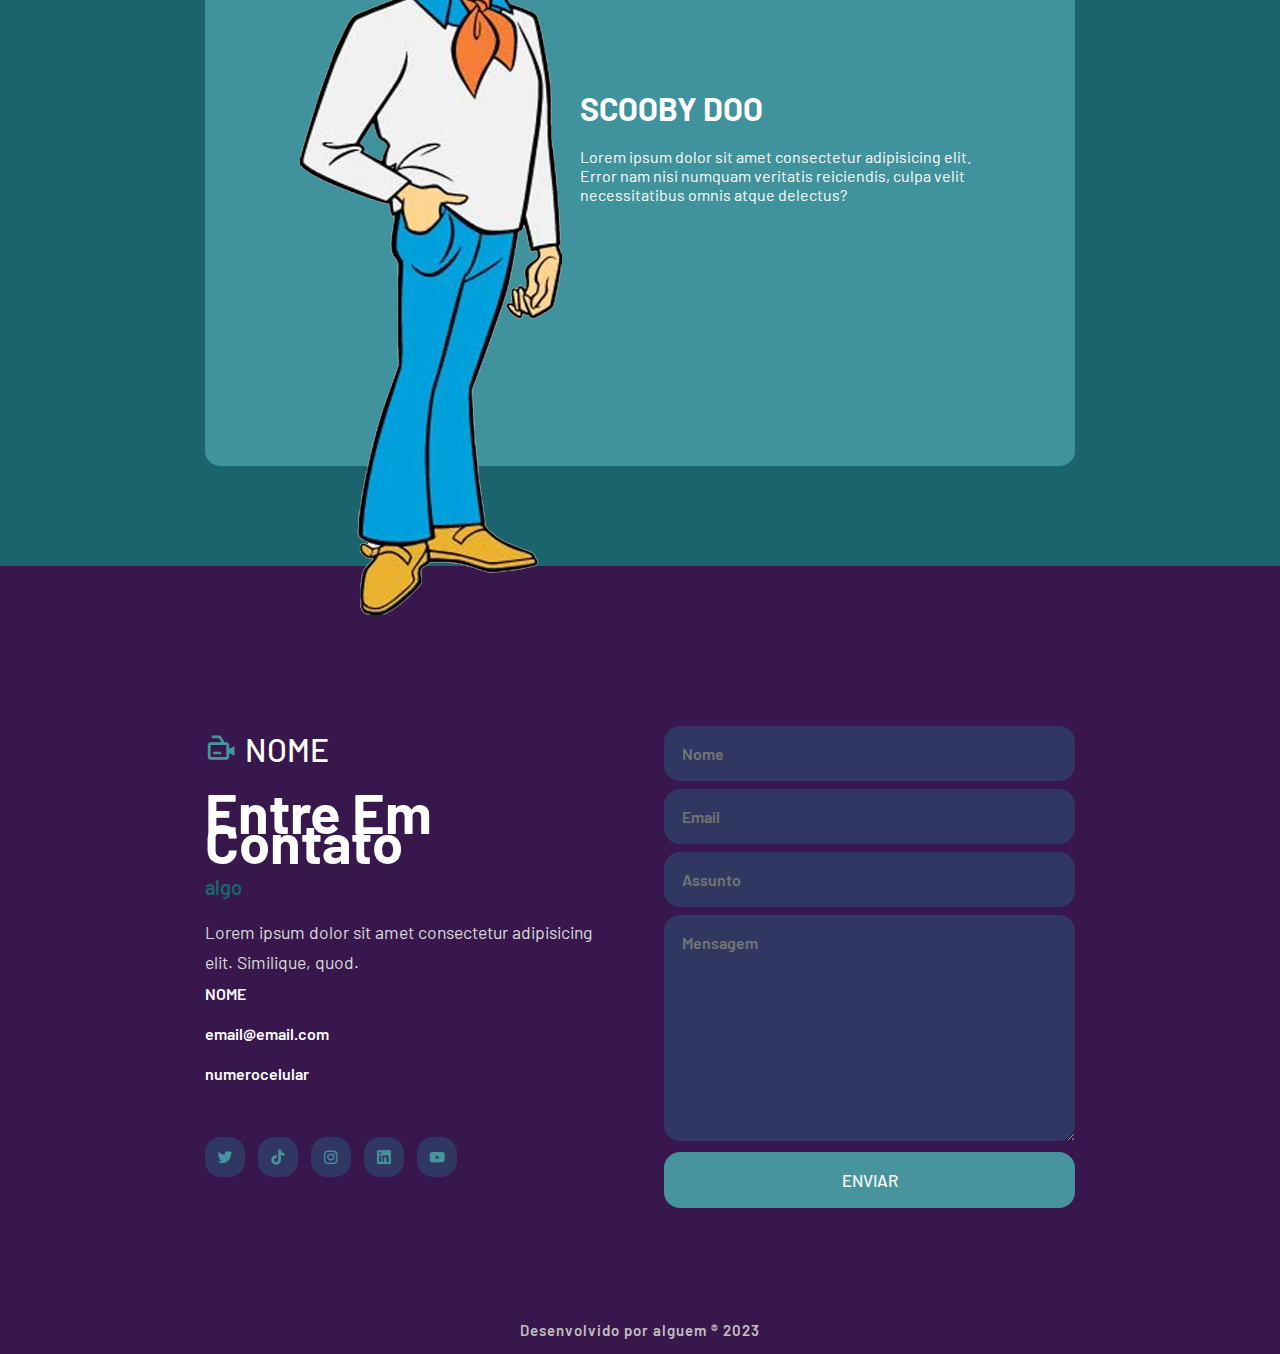
==== commit 17fe1484: "aulamudancas" ====
--- a/integrantes.html
+++ b/integrantes.html
@@ -5,6 +5,7 @@
     <meta http-equiv="X-UA-Compatible" content="IE=edge">
     <meta name="viewport" content="width=device-width, initial-scale=1.0">
     <link rel="icon" href="imagens/icon.png" />
+    <link rel="import" href="index.html">
     <link rel="stylesheet" href="integrantes.css" />
     <link rel="stylesheet" href="style.css" />
     <link rel="stylesheet" href="https://cdn.jsdelivr.net/npm/boxicons@latest/css/boxicons.min.css"/>
@@ -17,10 +18,10 @@
                 <img src="imagens/LOGO.png" alt="logo" class="logos"></a>
           <ul class="navbar">
             <li><a href="index.html">HOME</a></li> <!--# para buscar o id das sections-->
-            <li><a href="#projetos">Projetos</a></li>
-            <li><a href="#casos">Casos</a></li>
+            <li><a href="index.html#projetos">Projetos</a></li>
+            <li><a href="index.html#casos">Casos</a></li>
             <li><a href="#integrantes" class="home-active">Integrantes</a></li>
-            <li><a href="#sobre">Sobre</a></li>
+            <li><a href="index.html#sobre">Sobre</a></li>
           </ul>
           <a href="#footerr" class="btn">NOS CONTATE</a>
         </header>
@@ -35,16 +36,17 @@
             
                     <!--SCOOBY-->
                     <div class="scooby">
-                        <div class="perfil-imagems">
-                        <div class="img-cont">
-                            <img src="imagens/scoob.png" alt="" class="scooby-img">
-                        </div>  
-                    </div> <div class="cont-text">
-                        <h1>SCOOBY DOO</h1>
-                        <p>Lorem ipsum dolor sit amet consectetur adipisicing elit. 
-                            Error nam nisi numquam veritatis reiciendis, culpa velit 
-                            necessitatibus omnis atque delectus?</p>
+                            <div class="perfil-imagems">
+                            <div class="img-cont">
+                                <img src="imagens/scoob.png" alt="" class="scooby-img">
+                            </div>  
                         </div> 
+                        <div class="cont-text">
+                            <h1>SCOOBY DOO</h1>
+                            <p>Lorem ipsum dolor sit amet consectetur adipisicing elit. 
+                                Error nam nisi numquam veritatis reiciendis, culpa velit 
+                                necessitatibus omnis atque delectus?</p>
+                            </div> 
                     </div>
                     
                     <!--Salsicha-->
--- a/integrantes.css
+++ b/integrantes.css
@@ -25,7 +25,10 @@
   align-items: center;
   justify-content: space-between;
   padding: 70px 10% 0;
-  background-color: var(--1stbg-color);
+  background-color: var(--2ndbglight-color);
+  margin-top: 10px;
+  margin-bottom: 10px;
+  border-radius: 15px;
  }
 
 .cont-text{
--- a/style.css
+++ b/style.css
@@ -14,18 +14,23 @@
 
 /*VARIAVEIS*/
 :root {
-  --mainbg-color: #128a84;
-  --2ndmainbg-color: #219a94;
-  --2ndbg-color: #4b0055;  
+  --navbar-color: #240c33;
+  --mainbg-color: #38184C;
+  --2ndmainbg-color: #693d85;
+  --casosbox-color: #3d1357;
+  --2ndbg-color: #1C646D; 
+  --2ndbglight-color: #4ca1acc0;
   --1sttext-color: #fffffe;
   --2ndtext-color: #c2bfbf;
-  --btn-color: #8e6345;
-  --2ndbtn-color: #9a7155;
+  --btn-color: #47949e;
+  --2ndbtn-color: #6fb4bd;
   
   --h1-font: 5.2rem;
   --h2-font: 3.5rem;
   --p-font: 1.1rem;
 }
+
+
 /*fazer uma barra de scroll personalizada*/
 html::-webkit-scrollbar {
   width: 0.5rem;
@@ -55,6 +60,7 @@
   justify-content: space-between;
   padding: 20px 100px;
   transition: 0.5s;
+  background-color: var(--navbar-color);
 }
 
 li {
@@ -75,11 +81,11 @@
 }
 
 .navbar {
-  display: flex;
   column-gap: 5rem;
   display: flex;
   align-items: center;
   justify-content: space-between;
+  
 }
 
 .navbar li {
@@ -93,15 +99,11 @@
 }
 
 /* DROPDOWN MENU */
-.int-drop {
-  position: relative; 
-  }
-  
   .drop {
   background-color: var(--mainbg-color);
   padding: 1em 0;
   position: absolute; /*WITH RESPECT TO PARENT*/
-  display: none;
+  display: none; 
   border-radius: 8px;
   top: 35px;
   }
@@ -120,8 +122,9 @@
   background-color: var(--2ndmainbg-color);
   }
   
-  .int-drop:hover .drop {
+  .drop:hover {
   display: block;
+  position: absolute;
   }
 
 
@@ -304,6 +307,6 @@
     padding: 10px;
     border-radius: 0.5rem;
   }
-  
-
-
+
+
+
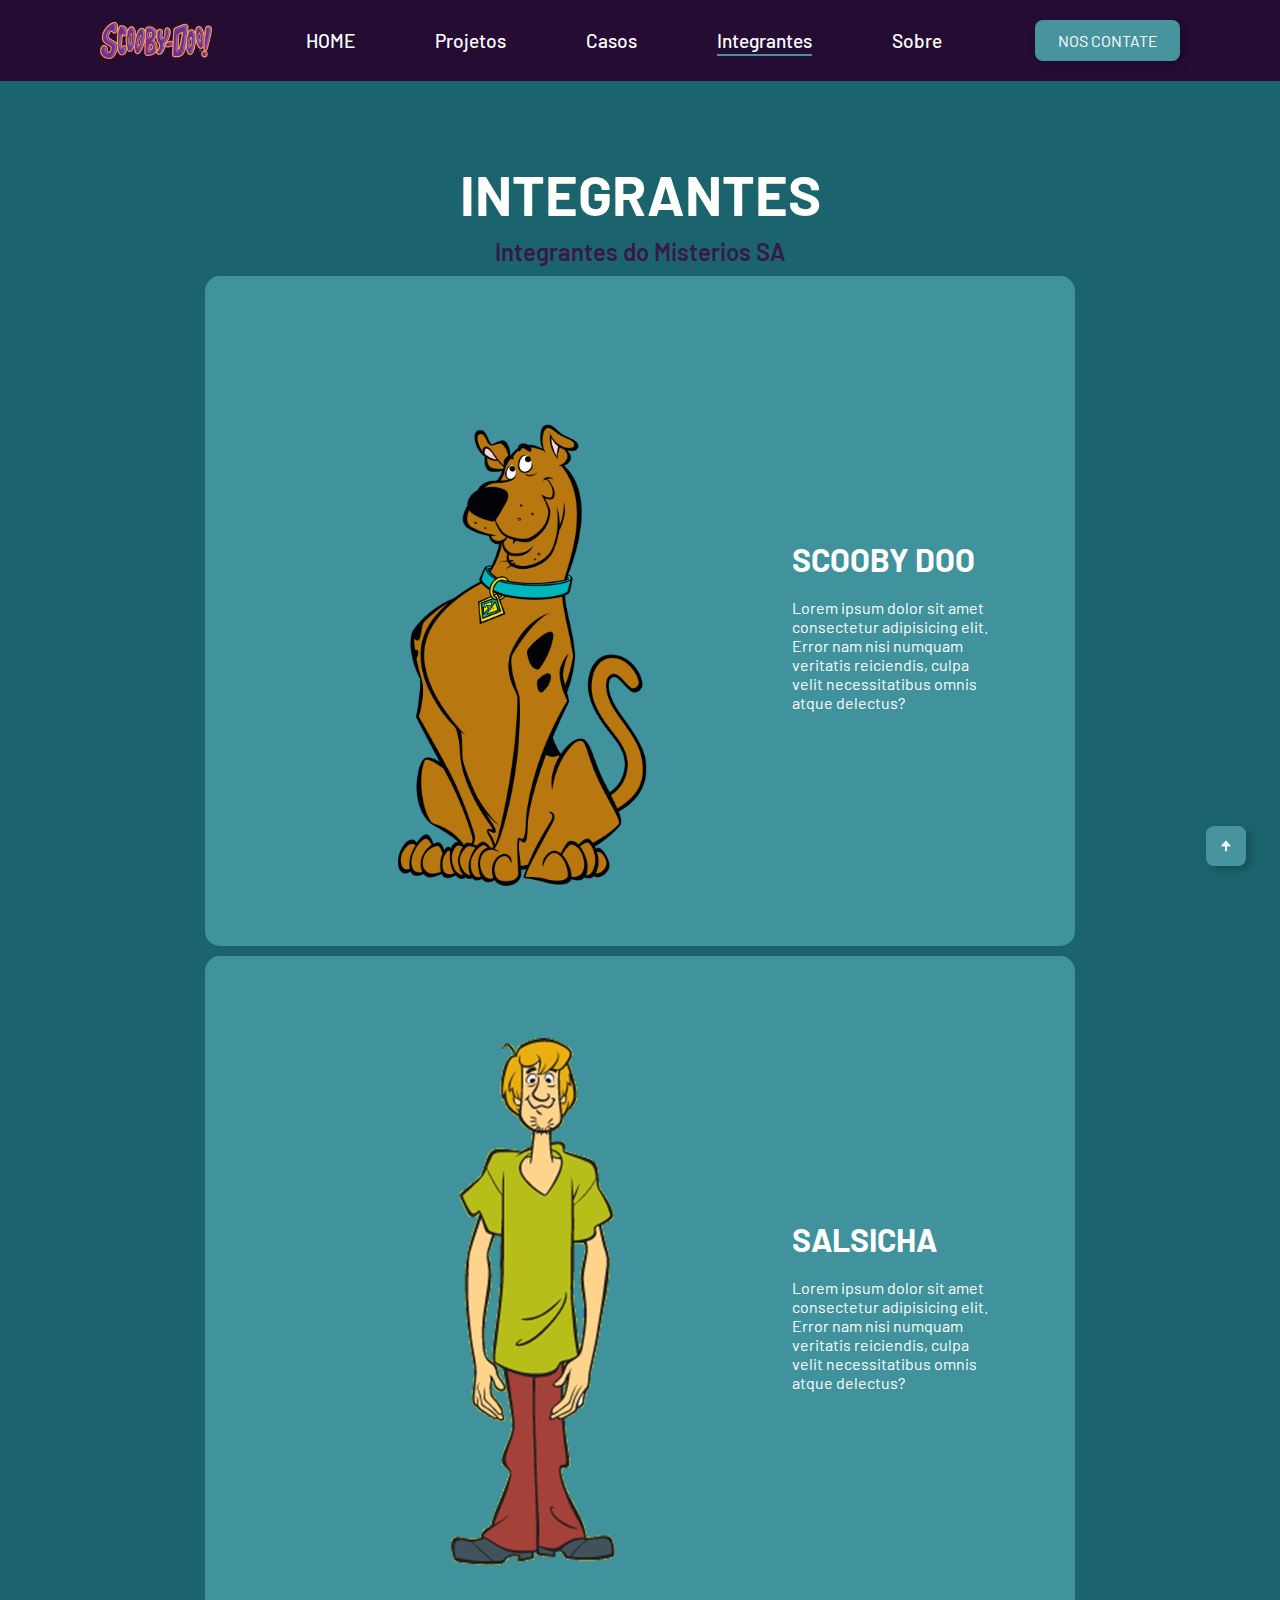
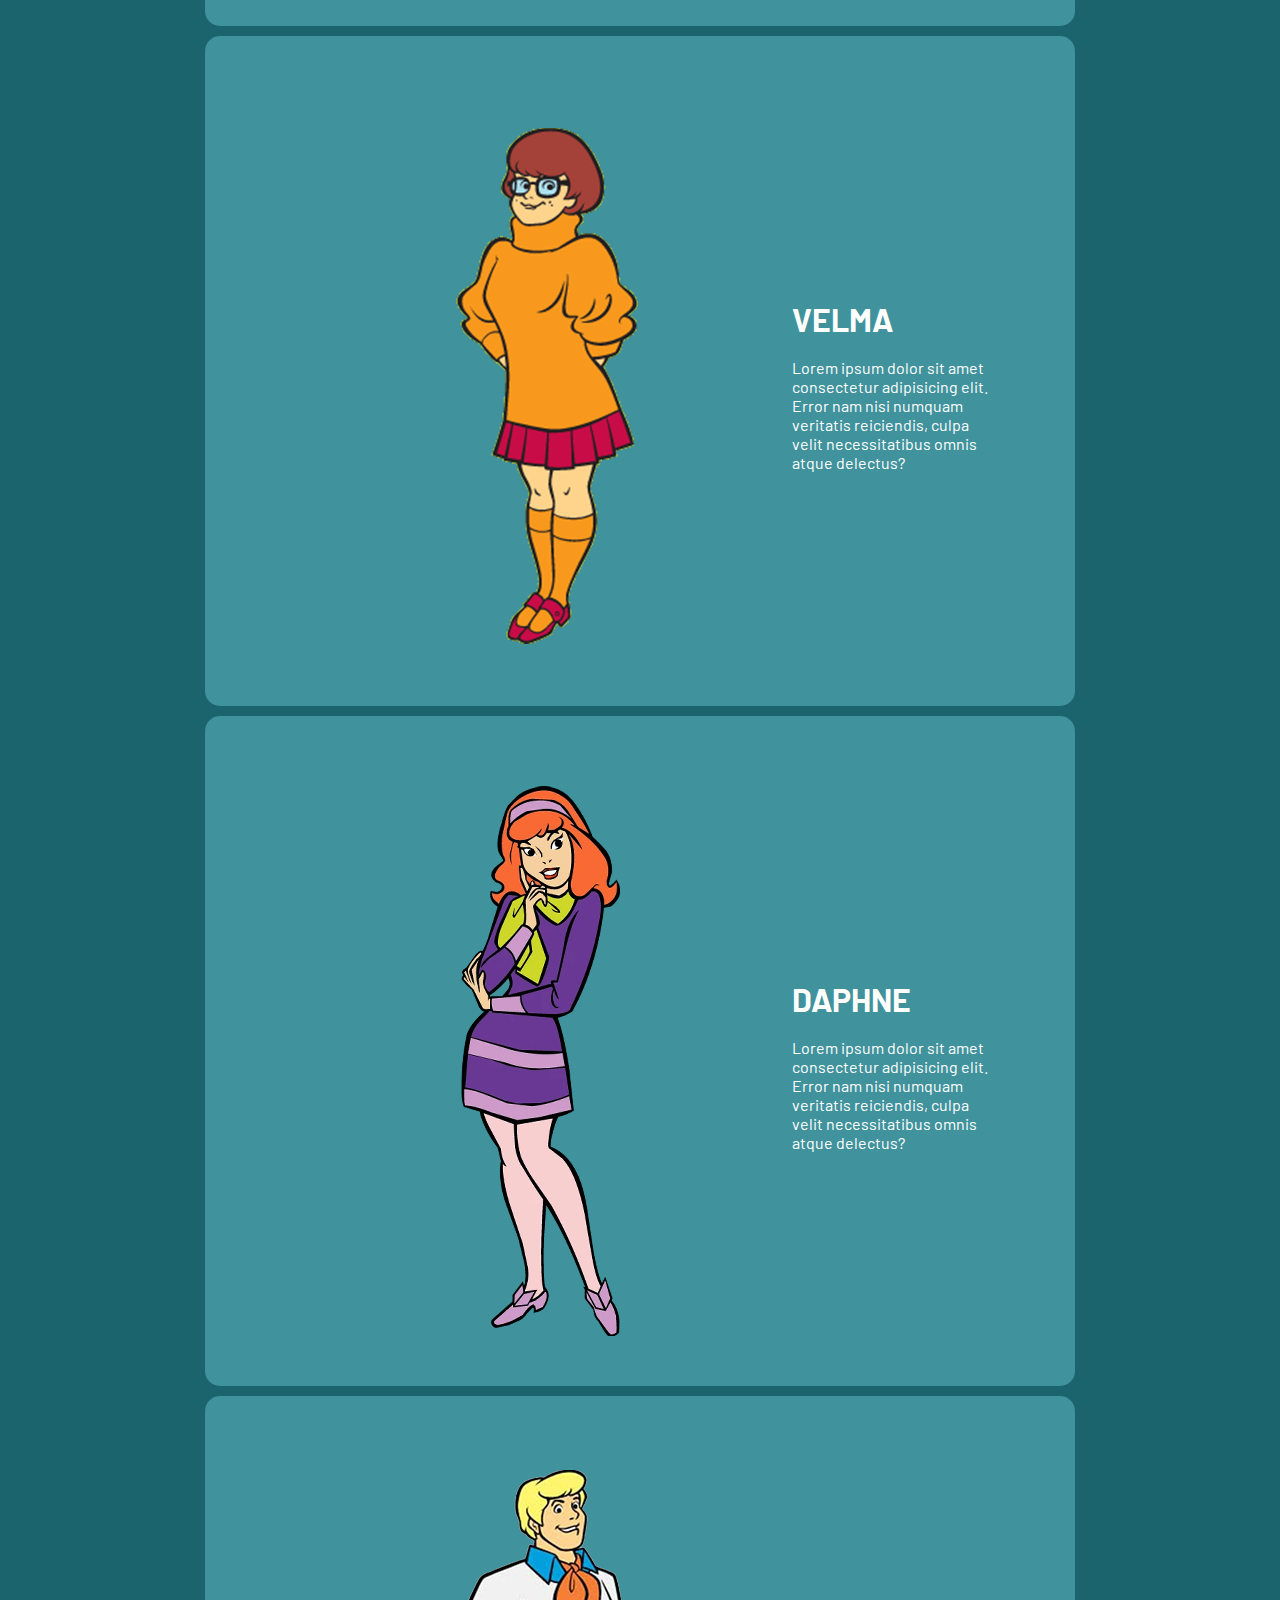
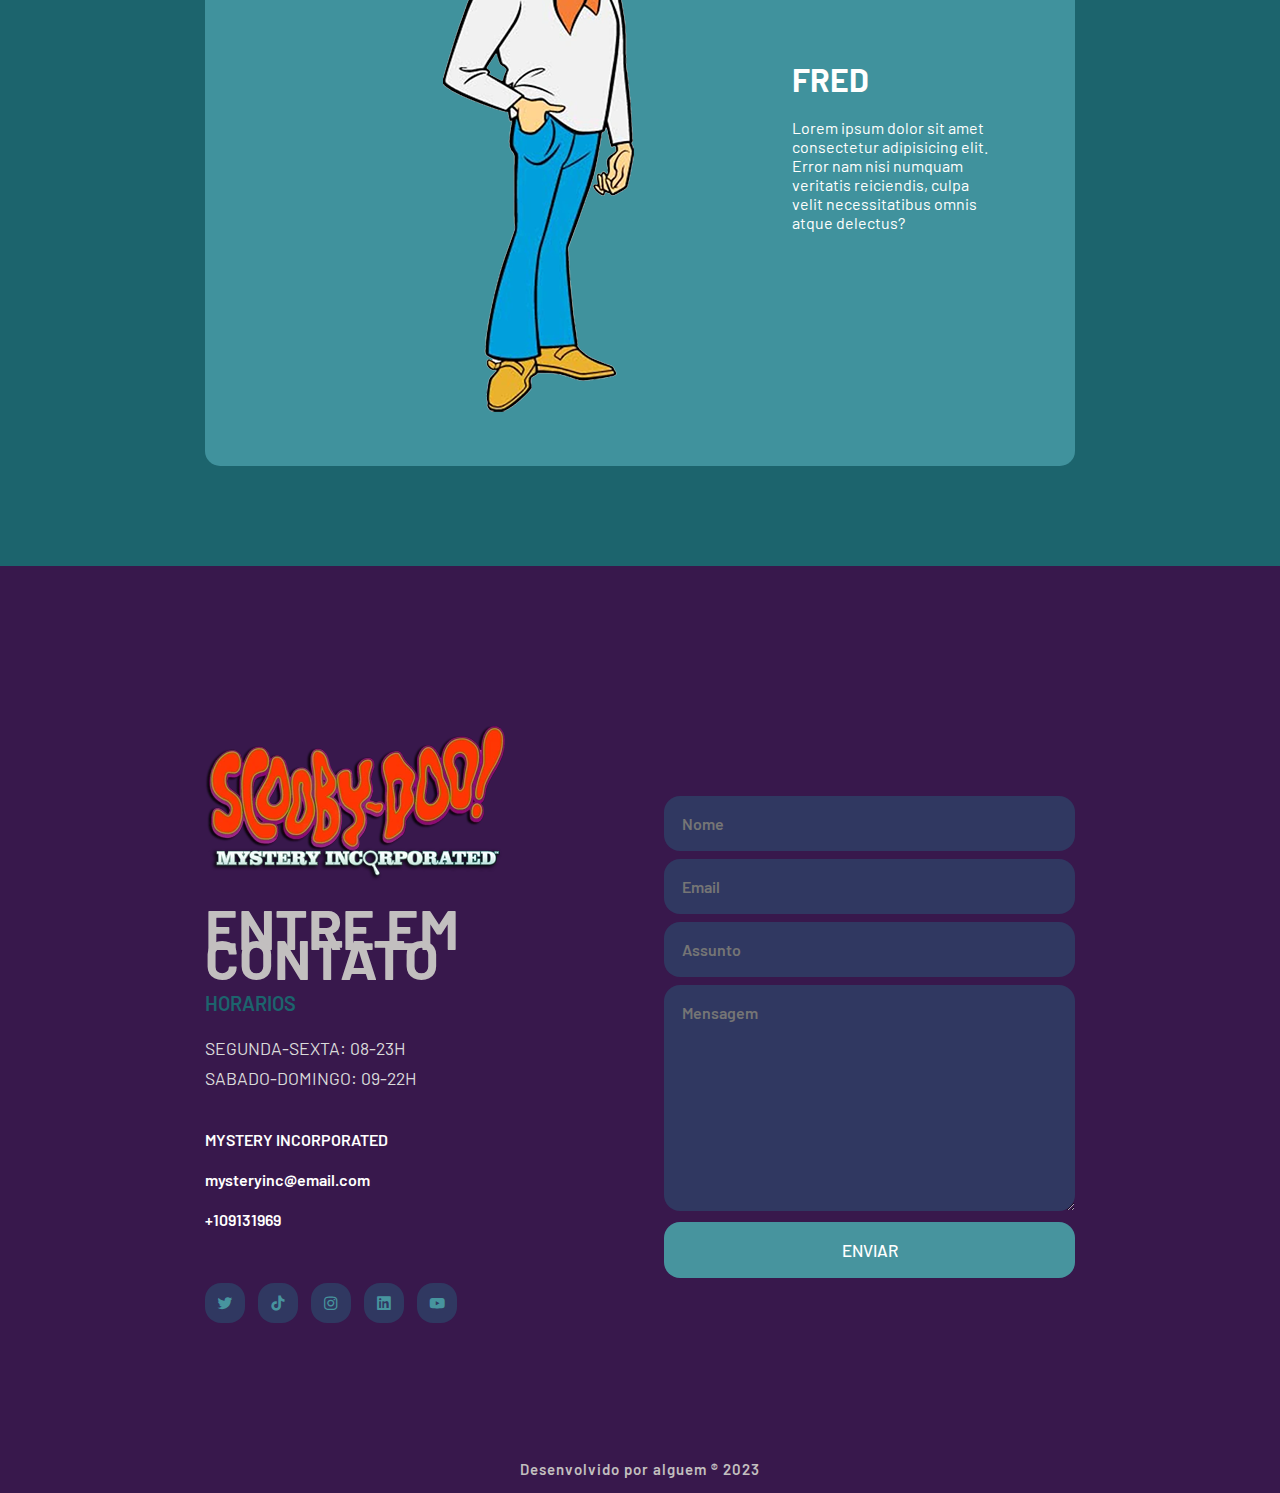
==== commit 06696b7f: "update domingo" ====
--- a/integrantes.html
+++ b/integrantes.html
@@ -35,7 +35,7 @@
         <div class="int-containers">
             
                     <!--SCOOBY-->
-                    <div class="scooby">
+                    <div class="scooby" id="scoobydoo">
                             <div class="perfil-imagems">
                             <div class="img-cont">
                                 <img src="imagens/scoob.png" alt="" class="scooby-img">
@@ -50,14 +50,14 @@
                     </div>
                     
                     <!--Salsicha-->
-                    <div class="scooby">
+                    <div class="scooby" id="salsicha">
                         <div class="perfil-imagems">
                         <div class="img-cont">
                             <img src="imagens/sal.png" alt="" class="scooby-img">
                         </div> 
                     </div> 
                     <div class="cont-text"> 
-                        <h1>SCOOBY DOO</h1>
+                        <h1>SALSICHA</h1>
                         <p>Lorem ipsum dolor sit amet consectetur adipisicing elit. 
                             Error nam nisi numquam veritatis reiciendis, culpa velit 
                             necessitatibus omnis atque delectus?</p>
@@ -65,14 +65,14 @@
                     </div>
                     
                     <!--VELMA-->
-                    <div class="scooby">
+                    <div class="scooby" id="velma">
                         <div class="perfil-imagems">
                         <div class="img-cont">
                             <img src="imagens/vel.png" alt="" class="scooby-img">
                         </div> 
                     </div>
                     <div class="cont-text">  
-                        <h1>SCOOBY DOO</h1>
+                        <h1>VELMA</h1>
                         <p>Lorem ipsum dolor sit amet consectetur adipisicing elit. 
                             Error nam nisi numquam veritatis reiciendis, culpa velit 
                             necessitatibus omnis atque delectus?</p>
@@ -80,14 +80,14 @@
                     </div>
                     
                     <!--DAPHNE-->
-                    <div class="scooby">
+                    <div class="scooby" id="daphne">
                         <div class="perfil-imagems">
                         <div class="img-cont">
                             <img src="imagens/daph.png" alt="" class="scooby-img">
                         </div> 
                     </div>
                     <div class="cont-text">  
-                        <h1>SCOOBY DOO</h1>
+                        <h1>DAPHNE</h1>
                         <p>Lorem ipsum dolor sit amet consectetur adipisicing elit. 
                             Error nam nisi numquam veritatis reiciendis, culpa velit 
                             necessitatibus omnis atque delectus?</p>
@@ -95,14 +95,14 @@
                     </div>
                     
                     <!--FRED-->
-                    <div class="scooby">
+                    <div class="scooby" id="fred">
                         <div class="perfil-imagems">
                         <div class="img-cont">
                             <img src="imagens/fred.png" alt="" class="scooby-img">
                         </div>    
                     </div>
                     <div class="cont-text">
-                        <h1>SCOOBY DOO</h1>
+                        <h1>FRED</h1>
                         <p>Lorem ipsum dolor sit amet consectetur adipisicing elit. 
                             Error nam nisi numquam veritatis reiciendis, culpa velit 
                             necessitatibus omnis atque delectus?</p>
@@ -116,18 +116,22 @@
         <section class="footer" id="footerr">
             <div class="contato-esquerda">
                     <a href="#" class="logo">
-                        <i class="bx bx-video-recording"></i>NOME</a>
+                        <img src="imagens/nome.png" alt="logo" class="nomefoto">
                     </a>
-                    <h2>Entre Em Contato</h2>
-                    <h4>algo</h4>
-                    <p>Lorem ipsum dolor sit amet consectetur adipisicing elit. 
-                    Similique, quod.</p>
+                    <h2>ENTRE EM CONTATO</h2>
+                    <h4>HORARIOS</h4>
+                    <p>
+                        SEGUNDA-SEXTA: 08-23H <br>
+                        SABADO-DOMINGO: 09-22H
+                        <br>
+                        <br>
+                    </p>
             
     
                 <div class="lista-contato">
-                    <li><a href="#">NOME</a></li>
-                    <li><a href="#">email@email.com</a></li>
-                    <li><a href="#">numerocelular</a></li>
+                    <li><a href="#">MYSTERY INCORPORATED</a></li>
+                    <li><a href="#">mysteryinc@email.com</a></li>
+                    <li><a href="#">+109131969</a></li>
                 </div>
     
                 <div class="redes-icon">
--- a/integrantes.css
+++ b/integrantes.css
@@ -55,10 +55,18 @@
   height: 600px;
  
 }
-
-.img-cont img{
+.scooby .perfil-imagems .img-cont{
+  height: 550px;
+  width: 500px;
+  
+}
+.scooby .perfil-imagems .img-cont img{
+  max-height: 550px;
   max-width: 500px;
-  object-fit: cover;
+  object-fit:cover;
+    
+  
+ 
 }
 
 
--- a/style.css
+++ b/style.css
@@ -23,7 +23,7 @@
   --1sttext-color: #fffffe;
   --2ndtext-color: #c2bfbf;
   --btn-color: #47949e;
-  --2ndbtn-color: #6fb4bd;
+  --2ndbtn-color: #76c6d1;
   
   --h1-font: 5.2rem;
   --h2-font: 3.5rem;
@@ -100,32 +100,38 @@
 
 /* DROPDOWN MENU */
   .drop {
-  background-color: var(--mainbg-color);
+  background-color: var(--navbar-color);
   padding: 1em 0;
   position: absolute; /*WITH RESPECT TO PARENT*/
   display: none; 
   border-radius: 8px;
   top: 35px;
+  
   }
   
   .drop li + li {
   margin-top: 10px;
+  
   }
   
   .drop li {
   padding: 0.5em 1em;
   width: 8em;
   text-align: center;
+  border: 2px solid var(--2ndmainbg-color);
+
   }
   
   .drop li:hover {
   background-color: var(--2ndmainbg-color);
-  }
-  
-  .drop:hover {
-  display: block;
-  position: absolute;
-  }
+  
+  }
+  
+  .navbar li:hover .drop, .drop:hover {
+    display: block;
+    position: absolute;
+  }
+  
 
 
 .navbar a::after { /*pra fazer a barrinha em baixo*/
@@ -192,7 +198,7 @@
   }
   .contato-esquerda h2 {
     font-size: var(--h2-font);
-    color: var(--1sttext-color);
+    color: var(--2ndtext-color);
   }
   .contato-esquerda p{
     color: #dadada;
@@ -292,21 +298,7 @@
     letter-spacing: 1px;
   }
   
-  .comeco{
-    position: fixed; /*vai ficar no mesmo lugar na tela mesmo quando mexe*/
-    bottom: 2.1rem;
-    right: 2.1rem;
-  
-  }
-  
-  .comeco i {
-    color: var(--1sttext-color);
-    background-color: var(--btn-color);
-    box-shadow: 4px 3px 10px #0000003c;
-    font-size: 20px;
-    padding: 10px;
-    border-radius: 0.5rem;
-  }
-
-
-
+ 
+
+
+
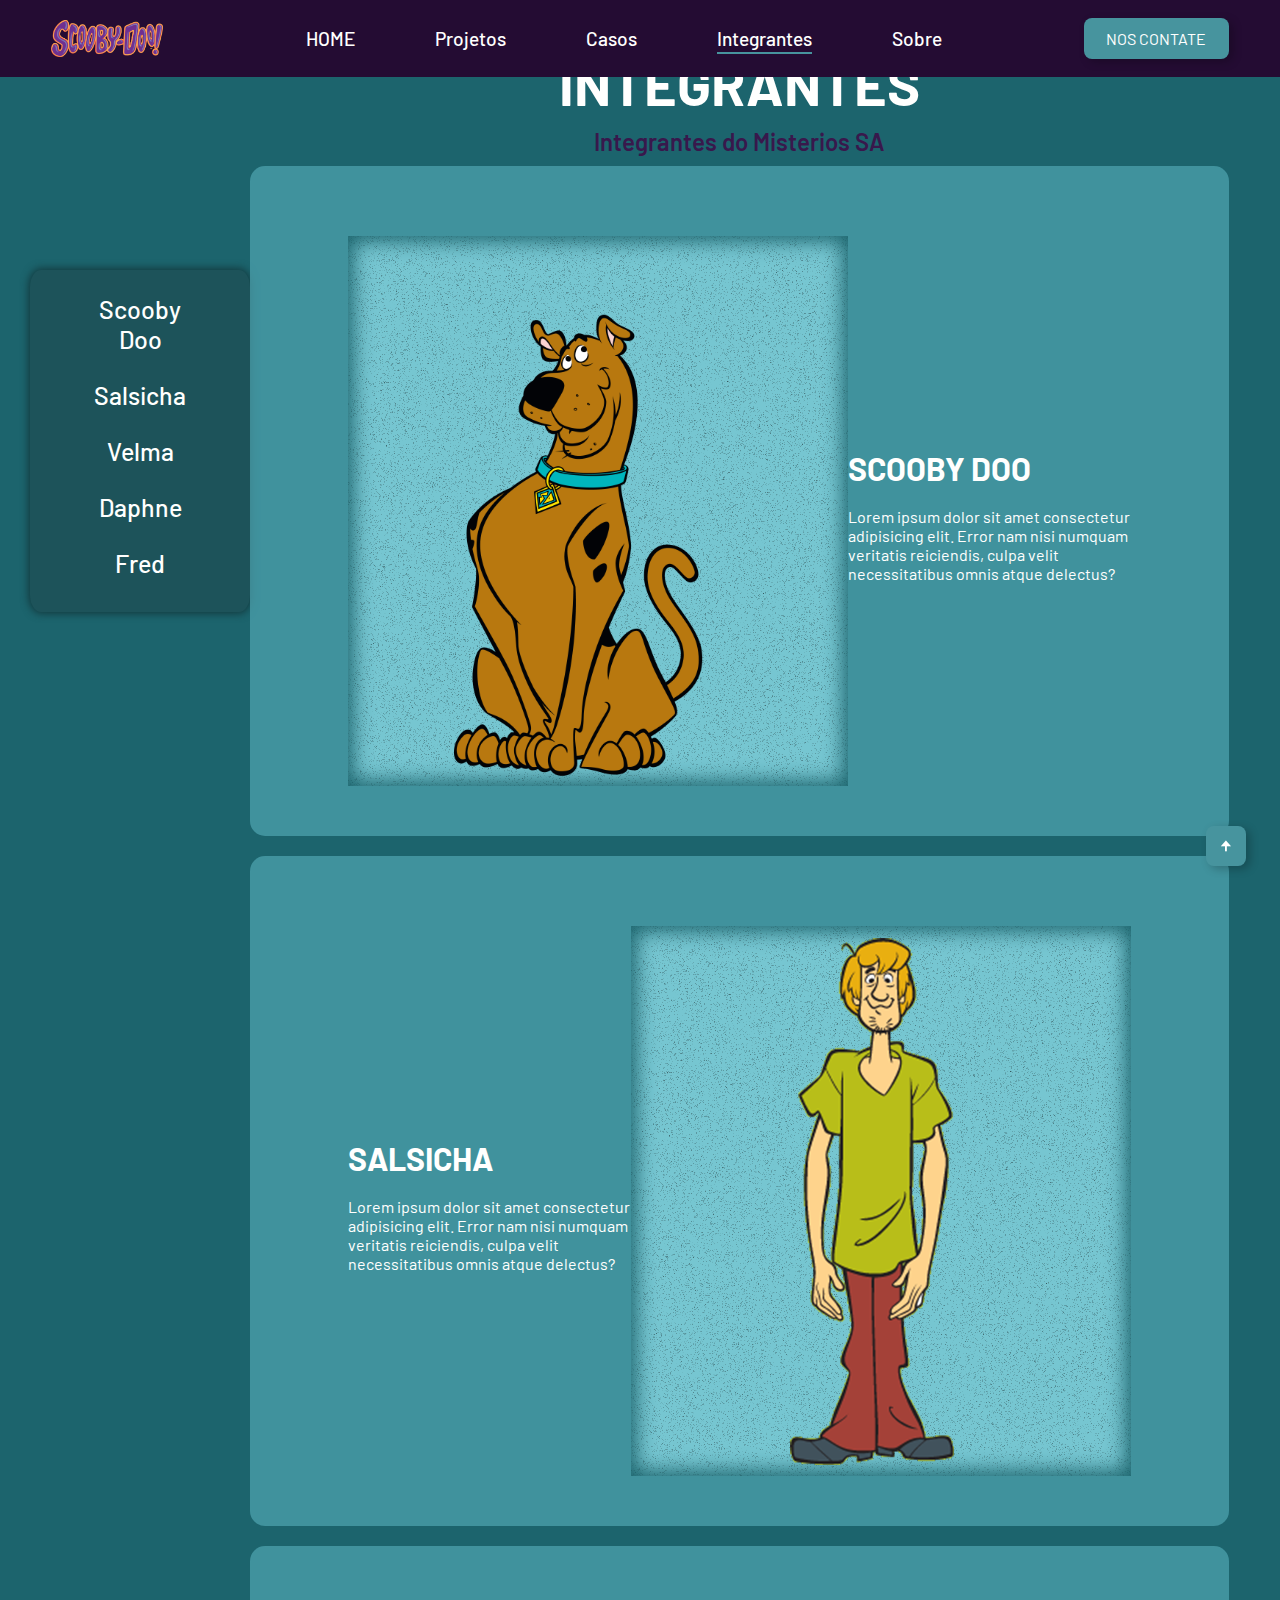
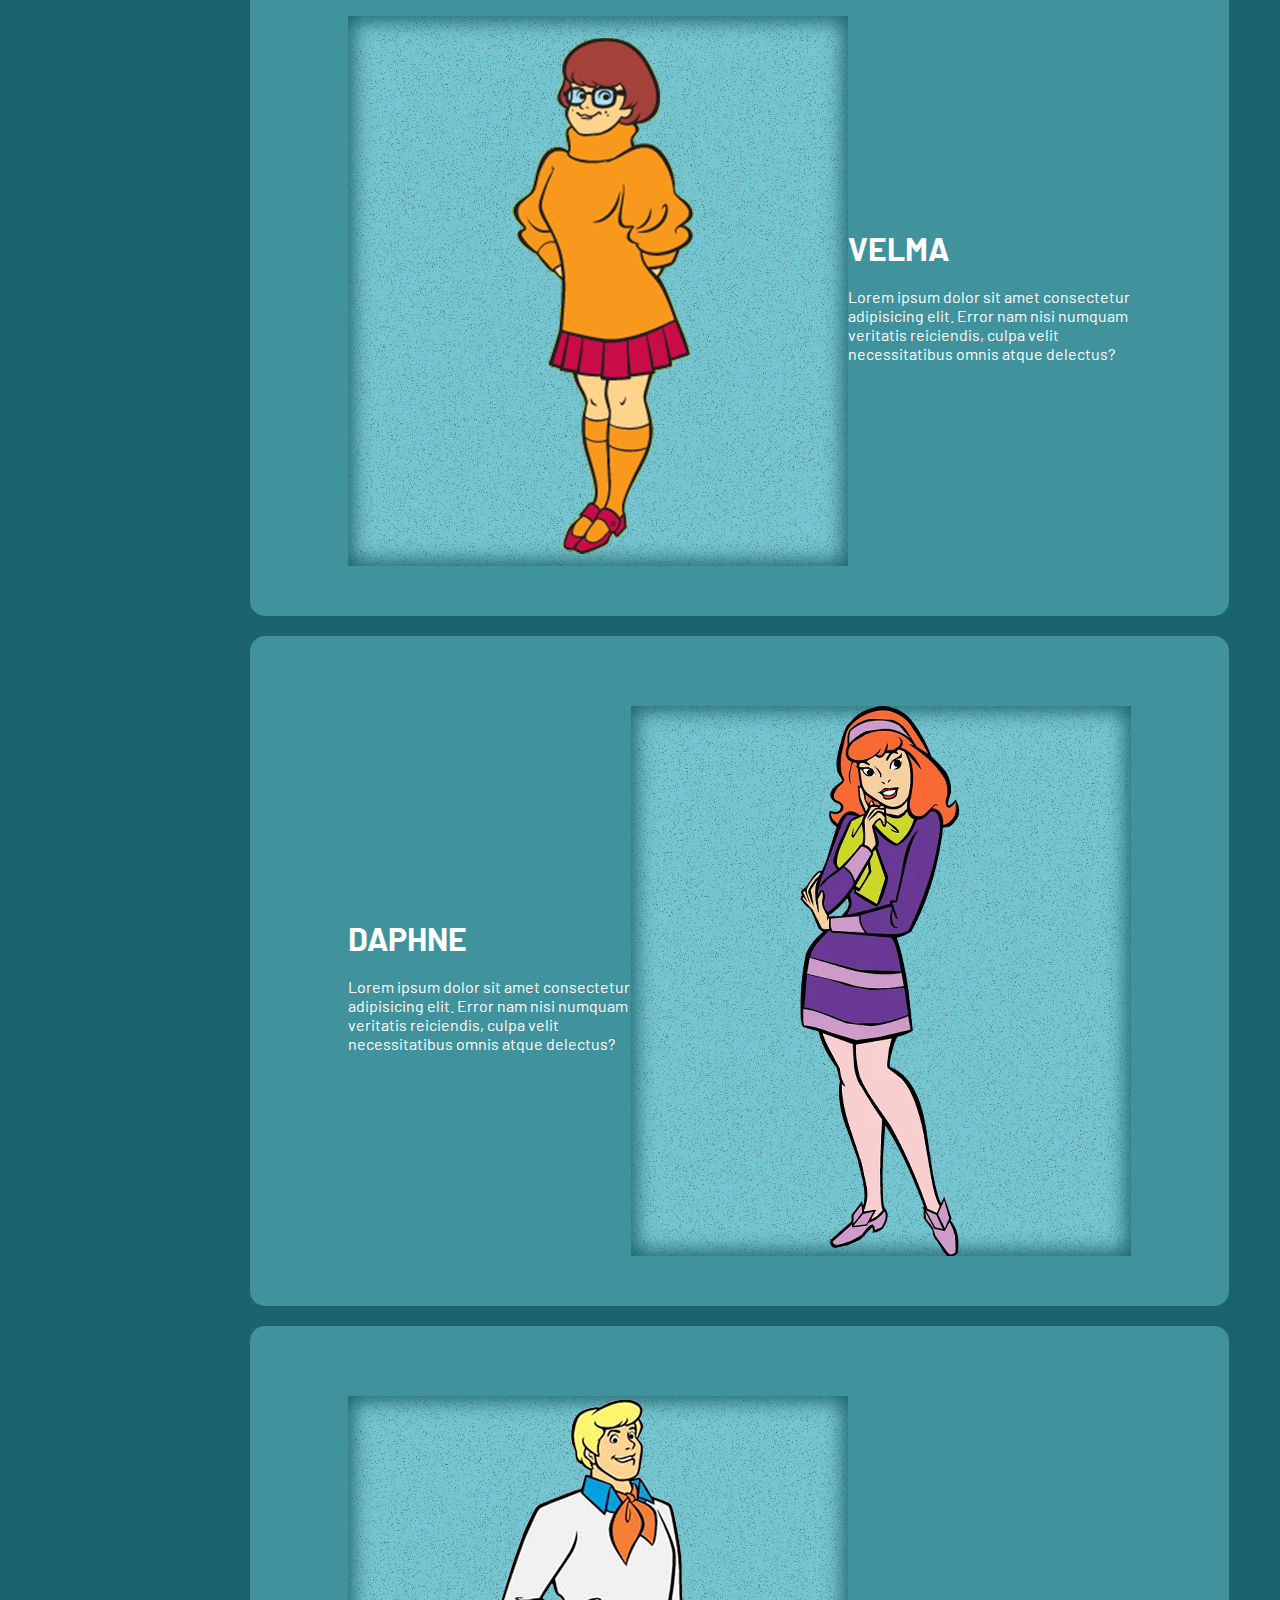
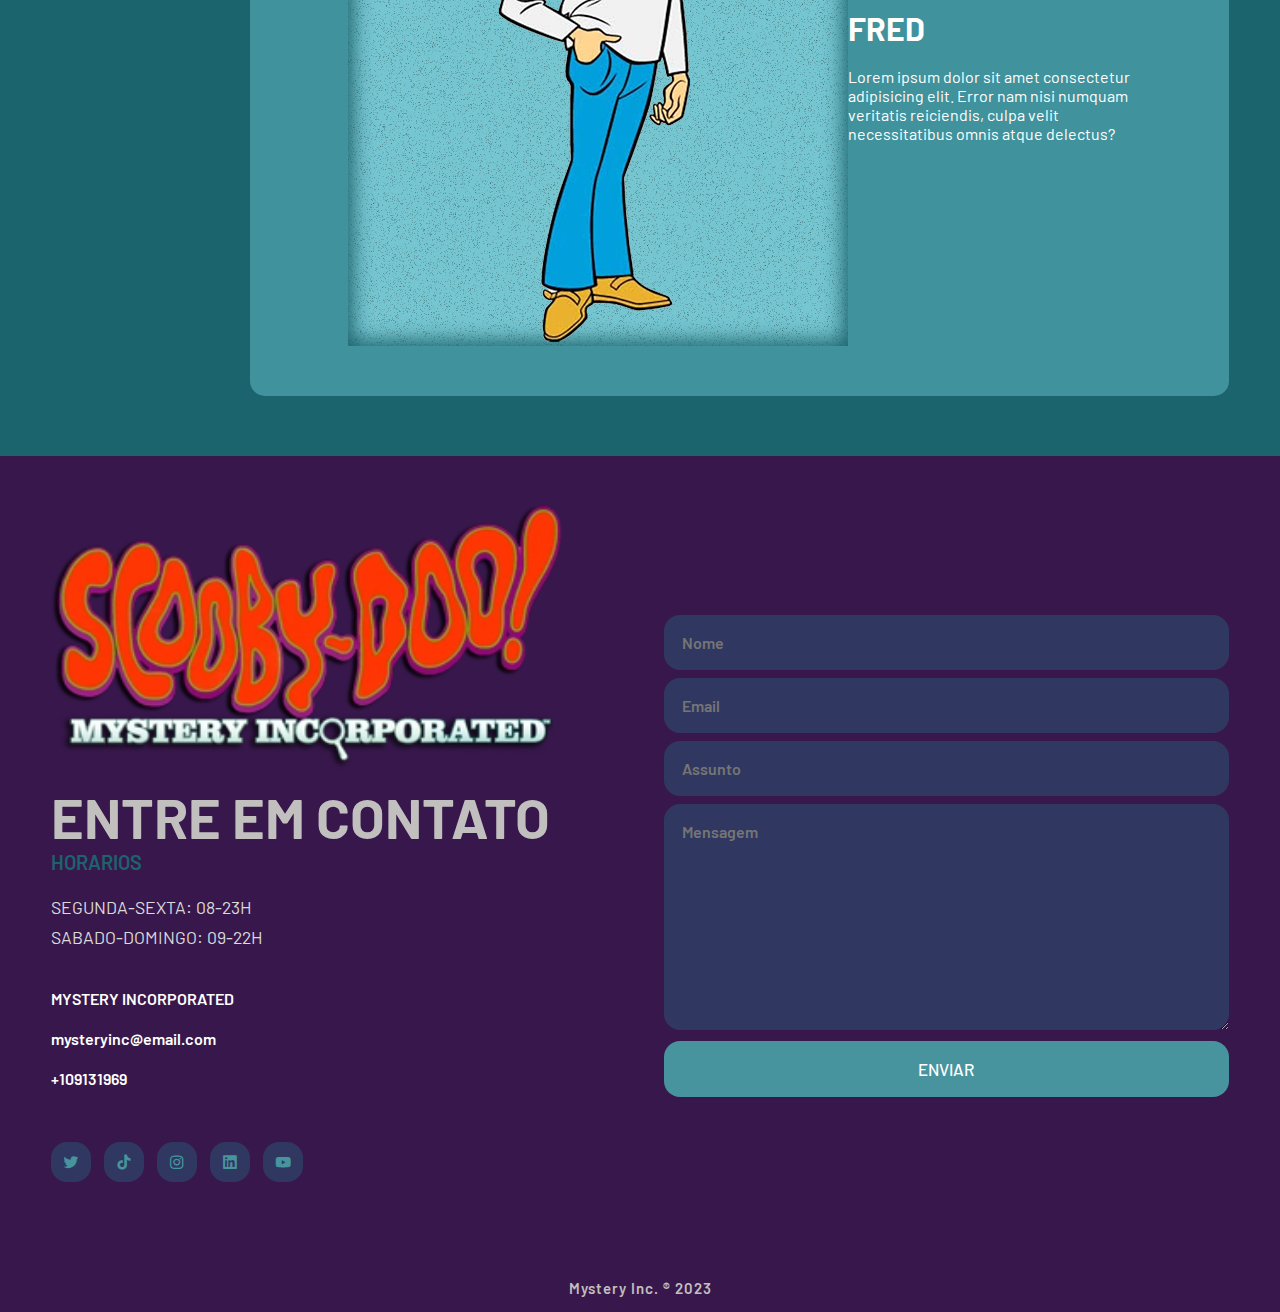
==== commit 9d9928cd: "update noite" ====
--- a/integrantes.html
+++ b/integrantes.html
@@ -26,14 +26,28 @@
           <a href="#footerr" class="btn">NOS CONTATE</a>
         </header>
 
+        <div class="menu-lateral">
+            <ul class="personagens-menu">
+                <li><a href="#scoobydoo">Scooby Doo</a></li>
+                <li><a href="#salsicha">Salsicha</a></li>
+                <li><a href="#velma">Velma</a></li>
+                <li><a href="#daphne">Daphne</a></li>
+                <li><a href="#fred">Fred</a></li>
+            </ul>
+        </div>
+
         <!--INTEGRANTES-->
         <section class="ints" id="integrantes">
             <div class="cabecatexto">
                 <h2>INTEGRANTES</h2>
                 <h4>Integrantes do Misterios SA</h4>
             </div>
+
+            
+
         <div class="int-containers">
-            
+
+    <div class="personagens">
                     <!--SCOOBY-->
                     <div class="scooby" id="scoobydoo">
                             <div class="perfil-imagems">
@@ -48,20 +62,21 @@
                                 necessitatibus omnis atque delectus?</p>
                             </div> 
                     </div>
-                    
+                
                     <!--Salsicha-->
                     <div class="scooby" id="salsicha">
-                        <div class="perfil-imagems">
-                        <div class="img-cont">
-                            <img src="imagens/sal.png" alt="" class="scooby-img">
+                            <div class="cont-text"> 
+                                <h1>SALSICHA</h1>
+                                <p>Lorem ipsum dolor sit amet consectetur adipisicing elit. 
+                                    Error nam nisi numquam veritatis reiciendis, culpa velit 
+                                    necessitatibus omnis atque delectus?</p>
+                                </div> 
+                            <div class="perfil-imagems">
+                            <div class="img-cont">
+                                <img src="imagens/sal.png" alt="" class="scooby-img">
+                            </div> 
                         </div> 
-                    </div> 
-                    <div class="cont-text"> 
-                        <h1>SALSICHA</h1>
-                        <p>Lorem ipsum dolor sit amet consectetur adipisicing elit. 
-                            Error nam nisi numquam veritatis reiciendis, culpa velit 
-                            necessitatibus omnis atque delectus?</p>
-                        </div> 
+                    
                     </div>
                     
                     <!--VELMA-->
@@ -81,23 +96,23 @@
                     
                     <!--DAPHNE-->
                     <div class="scooby" id="daphne">
-                        <div class="perfil-imagems">
-                        <div class="img-cont">
-                            <img src="imagens/daph.png" alt="" class="scooby-img">
-                        </div> 
-                    </div>
-                    <div class="cont-text">  
-                        <h1>DAPHNE</h1>
-                        <p>Lorem ipsum dolor sit amet consectetur adipisicing elit. 
-                            Error nam nisi numquam veritatis reiciendis, culpa velit 
-                            necessitatibus omnis atque delectus?</p>
-                        </div> 
+                            <div class="cont-text">  
+                                <h1>DAPHNE</h1>
+                                <p>Lorem ipsum dolor sit amet consectetur adipisicing elit. 
+                                    Error nam nisi numquam veritatis reiciendis, culpa velit 
+                                    necessitatibus omnis atque delectus?</p>
+                            </div> 
+                            <div class="perfil-imagems">
+                                <div class="img-cont">
+                                    <img src="imagens/daph.png" alt="" class="scooby-img">
+                                </div> 
+                            </div>
                     </div>
                     
                     <!--FRED-->
                     <div class="scooby" id="fred">
                         <div class="perfil-imagems">
-                        <div class="img-cont">
+                        <div class="img-cont" id="freds">
                             <img src="imagens/fred.png" alt="" class="scooby-img">
                         </div>    
                     </div>
@@ -107,10 +122,10 @@
                             Error nam nisi numquam veritatis reiciendis, culpa velit 
                             necessitatibus omnis atque delectus?</p>
                         </div>
+                    </div>
+                    </div>
                     </div> 
-                    </div>                  
-
-        </div>
+      
         </section>
         <!--FOOTER-->
         <section class="footer" id="footerr">
@@ -158,7 +173,7 @@
         
 
         <div class="copyright">
-            <p>Desenvolvido por alguem ® 2023 </p>
+            <p>Mystery Inc. ® 2023 </p>
         </div>
 
          <!--VOLTAR COMECO-->
--- a/integrantes.css
+++ b/integrantes.css
@@ -1,14 +1,13 @@
 .ints {
- 
   align-items: center;
-  background-color: var(--2ndbg-color); 
-}
-
-.cabecatexto{
+  background-color: var(--2ndbg-color);
+}
+
+.cabecatexto {
   text-align: center;
 }
 
-.cabecatexto h2{
+.cabecatexto h2 {
   font-size: var(--h2-font);
   margin-bottom: 10px;
 }
@@ -18,9 +17,53 @@
   font-size: 24px;
   font-weight: 600;
 }
-
- /*INTEGRANTES*/
- .scooby{
+/* Menu Lateral de Personagens */
+.menu-lateral {
+  margin-top: 270px;
+  margin-left: 30px;
+  border-radius: 5%;
+  width: 220px;
+  float: left;
+  background-color: #1d535a;
+  box-shadow: 0 0 8px 1px #123438;
+}
+
+.personagens-menu { 
+  display: flex;
+  flex-direction: column;
+  align-items: center;
+  justify-content: center;
+  list-style: none;
+  padding: 1em 0;
+  
+}
+.personagens-menu li {
+  text-align: center;
+  padding: 0.5em 1em;
+  margin-bottom: 10px;
+  width: 8em;
+}
+
+.personagens-menu li a {
+  font-size: 25px;
+  color: var(--1sttext-color);
+  text-decoration: none;
+  font-weight: 500;
+  text-shadow: 3px 3px 4px var(--2ndbg-color),
+  
+}
+.personagens-menu #scoob {
+  font-size: 25px;
+}
+.personagens-menu li a:hover {
+  color: var(--2ndtext-color);
+  cursor: pointer;
+}
+
+
+
+/* INTEGRANTES */
+.scooby {
   display: flex;
   align-items: center;
   justify-content: space-between;
@@ -29,13 +72,11 @@
   margin-top: 10px;
   margin-bottom: 10px;
   border-radius: 15px;
- }
-
-.cont-text{
+}
+
+.cont-text {
   max-width: 500px;
   max-height: 100%;
-  /*background-color: #fae4e8;*/
-  /*fazer tipo um quadradinho*/
 }
 
 .cont-text h1 {
@@ -50,24 +91,34 @@
   color: var(--1sttext-color-color);
 }
 
-.perfil-imagems{
+.perfil-imagems {
   width: 600px;
   height: 600px;
- 
-}
-.scooby .perfil-imagems .img-cont{
+}
+
+.scooby .perfil-imagems .img-cont {
   height: 550px;
   width: 500px;
-  
-}
-.scooby .perfil-imagems .img-cont img{
+  background-image: url('imagens/noise.png');
+  background-color: var(--2ndbtn-color);
+  box-shadow: inset 0 0 20px 5px var(--2ndbg-color);
+  background-blend-mode: multiply;
+}
+
+.scooby .perfil-imagems .img-cont img {
   max-height: 550px;
   max-width: 500px;
-  object-fit:cover;
-    
-  
- 
-}
+  object-fit: cover;
+}
+
+/* Personagens */
+.personagens {
+  display: flex;
+  flex-wrap: wrap;
+  justify-content: space-between;
+}
+
+
 
 
   /*footer*/
@@ -206,4 +257,6 @@
     font-size: 20px;
     padding: 10px;
     border-radius: 0.5rem;
-  }+  }
+
+ --- a/style.css
+++ b/style.css
@@ -85,7 +85,6 @@
   display: flex;
   align-items: center;
   justify-content: space-between;
-  
 }
 
 .navbar li {
@@ -99,38 +98,50 @@
 }
 
 /* DROPDOWN MENU */
-  .drop {
-  background-color: var(--navbar-color);
+.drop {
+  background-color: var(--2ndbg-color);
   padding: 1em 0;
-  position: absolute; /*WITH RESPECT TO PARENT*/
-  display: none; 
+  position: absolute; 
+  display: none;
   border-radius: 8px;
   top: 35px;
-  
-  }
-  
-  .drop li + li {
+  left: 50%;
+  transform: translateX(-50%);
+}
+
+.drop li + li {
   margin-top: 10px;
-  
-  }
-  
-  .drop li {
+}
+
+.drop li {
   padding: 0.5em 1em;
   width: 8em;
   text-align: center;
   border: 2px solid var(--2ndmainbg-color);
-
-  }
-  
-  .drop li:hover {
+  color: var(--1sttext-color);
+}
+
+.drop li:hover {
   background-color: var(--2ndmainbg-color);
-  
-  }
-  
-  .navbar li:hover .drop, .drop:hover {
-    display: block;
-    position: absolute;
-  }
+  color: var(--1sttext-color);
+}
+
+.navbar li:hover .drop,
+.drop:hover {
+  display: block;
+  position: absolute;
+}
+
+.drop li {
+  border-color: var(--2ndbg-color);
+  background-color: var(--2ndbg-color);
+  color: var(--1sttext-color);
+}
+
+.drop li:hover {
+  background-color: var(--2ndbglight-color);
+}
+
   
 
 
@@ -169,6 +180,302 @@
 .btn:hover {
   background: var(--2ndbtn-color);
 }
+
+
+
+
+
+
+
+
+
+
+ /*PERFIL*/
+ .perfil{
+  width: 100%;
+  height: 100vh;
+  display: flex;
+  align-items: center;
+  justify-content: space-between;
+  padding: 50px 10% 0;
+  background-color: var(--1stbg-color); /*pra essa secao ficar dessa cor*/
+}
+
+.perfil-container{
+  max-width: 900px;
+  max-height: 900px;
+  
+  /*fazer tipo um quadradinho*/
+}
+
+.nomefoto {
+  width: 515.1px;
+  height: 263.5px;
+  object-fit: cover;
+}
+
+.perfil-container h3 {
+  font-size: 32px;
+  font-weight: 700;
+  color: var(--1sttext-color-color);
+}
+
+.perfil-container p {
+  font-size: 16px;
+  margin: 20px 0 40px;
+  color: var(--1sttext-color-color);
+}
+
+.perfil-imagem{
+  display: flex;
+  align-items: center;
+  justify-content: center;
+  width: 700px;
+  height: 700px;
+  background-color: rgb(132, 237, 255);
+  border: 26px solid grey;
+  border-radius: 50%;
+  
+}
+
+.imagem img{ 
+  width: 570px;
+  height: 100%;
+  padding-left: 80px;
+  object-fit: cover; 
+}
+.quadradoinclinado {
+  
+  margin-top: 900px;
+  width: 700px;
+  padding-bottom: 300px;
+  height: 400px;
+  background-color: grey;
+  transform: rotate(-40deg);
+  
+}
+
+
+
+
+
+
+
+
+
+
+
+/*PROJETOS*/
+
+.projetos {
+  width: 100%;
+  height: 100vh;
+  align-items: center;
+  background-color: var(--2ndbg-color); 
+}
+
+.cabecatexto{
+  text-align: center;
+}
+
+.cabecatexto h2{
+  font-size: var(--h2-font);
+  margin-bottom: 10px;
+}
+
+.cabecatexto h4 {
+  color: var(--mainbg-color);
+  font-size: 24px;
+  font-weight: 600;
+}
+
+.boxes {
+display: grid;
+grid-template-columns: repeat(auto-fit, minmax(400px, auto));
+align-items: center;
+text-align: center;
+gap: 2rem;
+margin-top: 5rem; 
+}
+
+.box{
+  padding: 45px;
+  background-color: var(--1sttext-color);
+  border-top: 5px solid transparent;
+  transition: all .40s ease;
+  border-radius: 0.5rem;
+  cursor: pointer;
+}
+.box img{
+height:auto;
+  width: 100%;
+  border-radius: 0.5rem;
+  margin-bottom: 1.5rem;
+
+}
+.textos-box{
+  align-items: center;
+  justify-content: space-between;
+  margin-bottom: 1rem;
+}
+.box h3{
+color: var(--mainbg-color);
+  font-size: 24px;
+  font-weight: 600;
+  margin: 15px 0;
+  transition: all .40s ease;
+}
+
+.box p{
+  color: var(--mainbg-color);  
+  font-size: var(--p-font);
+  line-height: 30px;
+}
+
+.box:hover{                                   /*aparecer a borda quando bota o mouse em cima*/
+  transform: scale(1.01) translateY(-5px);
+  border-top: 5px solid var(--2ndbtn-color);
+}
+
+.box:hover h3{
+color: var(--2ndbtn-color);
+}
+
+
+
+
+
+
+
+
+
+
+/*CASOS*/
+
+
+.casos {
+  background-color: var(--btn-color);  /*cor dessa secao pode ser tbm1stbg*/
+  width: 100%;
+   
+}
+.casos-container {       /*copiado de .boxes*/
+  display: grid;
+  grid-template-columns: repeat(auto-fit, minmax(500px, auto));
+  align-items: center;
+  gap: 2rem;
+  margin-top: 5rem; 
+}
+
+.linha img{
+  height:auto;
+  width: 100%;
+  border-radius: 0.5rem;
+  margin-bottom: 1.5rem;
+}
+.linha{
+  padding: 25px;
+  border-radius: 0.5rem;
+  background-color: var(--2ndbtn-color);
+  transition: all .40s ease;
+}
+
+.linha-principal {
+  display: flex;
+  align-items: center;
+  justify-content: space-between;
+  margin-bottom: 1rem;
+}
+
+.linha h3{
+  font-size: 24px;
+  font-weight: 700;
+}
+
+.linha h6{
+  color: var(--mainbg-color);
+  font-size: 16px;
+  font-weight: 500;
+  letter-spacing: 1px;
+}
+
+.linha-icon i{
+  font-size: 21px;
+}
+
+.linha:hover {
+  transform: scale(1.01) translateY(-5px);
+  cursor: pointer;
+}
+
+
+
+
+
+
+
+
+
+
+/*SOBRE*/
+
+
+.sobre{
+  width: 100%;
+    height: 50vh;
+    align-items: center;
+}
+
+
+.sobres-container {
+  width: 100%;
+  max-width: 2000px; /* ajuste conforme necessário */
+  margin: 0 auto;
+  display: flex;
+  justify-content: space-between;
+ 
+}
+
+.sobres {
+  width: 30%; /* ajuste conforme necessário */
+}
+
+.sobres-img{
+  width: 100%;
+  height: 400px;
+  transition: 1500ms;
+  position: relative;
+  transform-style: preserve-3d;
+  perspective: 100px;
+}
+.sobres-img:hover{
+  cursor: pointer;
+  transform: rotateY(180deg);
+}
+
+.front, .back {
+  position: absolute;
+  backface-visibility: hidden;
+}
+
+.back{
+  transform: rotateY(180deg);
+}
+
+.sobres .sobres-img img {
+  width: 100%;
+  margin-top: 70px;
+  object-fit: cover;
+  border-radius: 10px;
+  background-color: brown;
+}
+
+.sobre .cabecatexto h4 {
+  color: var(--2ndbg-color);
+}
+
+
+
+
 
 
 
@@ -297,8 +604,401 @@
     font-weight: 600;
     letter-spacing: 1px;
   }
-  
+
+  @media (max-width: 1914px) {
+    .boxes {
+      display: grid;
+      grid-template-columns: repeat(auto-fit, minmax(200px, auto));
+      align-items: center;
+      text-align: center;
+      gap: 2rem;
+      margin-top: 5rem; 
+      }
+
+      .box h3{
+        color: var(--mainbg-color);
+          font-size: 23px;
+          font-weight: 600;
+          margin: 10px 0;
+          transition: all .40s ease;
+        }
+        
+        .box p{
+          color: var(--mainbg-color);  
+          font-size: var(--p-font);
+          line-height: 22px;
+        }
+
+        #academia h3{
+          font-size: 17.4px;
+        }
+        #academia p{
+          line-height: 24px;
+        }
+
+  }
+
+  @media (max-width: 1330px) {
+   
+      header {
+        padding: 18px 4%;
+      }
+      section {
+        padding: 50px 4%;
+      }
+      .home-text {
+        padding: 400px 30%;
+      }
+      .home-text h1 {
+        font-size: 3rem;
+      }
+      .boxes {
+        display: grid;
+        height:auto;
+        grid-template-columns: repeat(auto-fit, minmax(200px, auto));
+        align-items: center;
+        text-align: center;
+        gap: 2rem;
+        margin-top: 5rem; 
+        }
+        .box img{
+          height:auto;
+            width: 80%;
+            border-radius: 0.5rem;
+            margin-bottom: 1.5rem;
+          
+          }
+          .sobres {
+            width: 40%;
+             /* ajuste conforme necessário */
+          }
+          .sobres .sobres-img img {
+            width: 90%;
+            margin-top: 70px;
+            object-fit: cover;
+            border-radius: 10px;
+            background-color: brown;
+          }
+    }
  
-
-
-
+    @media (max-width: 774px) {
+      header {
+        padding: 12px 4%;
+      }
+      #menu-icon {
+        display: initial;
+        color: var(--bg-color);
+      }
+      header.shadow #menu-icon {
+        color: var(--btn-color);
+      }
+      .navbar {
+        position: absolute;
+        top: -570px;
+        left: 0;
+        right: 0;
+        display: flex;
+        flex-direction: column;
+        background: var(--bg-color);
+        row-gap: 1.4rem;
+        padding: 20px;
+        box-shadow: 4px 4px 0 4px rgb(14, 55, 54 / 15%);
+        transition: 0.2s all linear;
+        text-align: center;
+      }
+      .navbar a {
+        width: 100%;
+        color: var(--text-color);
+      }
+      .navbar a:hover {
+        color: var(--btn-color);
+        border-bottom: 2px solid var(--btn-color);
+      }
+      .navbar a::after {
+        display: none;
+      }
+      .navbar.active {
+        top: 100%;
+      }
+      .home-text h1 {
+        font-size: 2.4rem;
+      }
+      .btn {
+        padding: 0.6rem 1.2rem;
+      }
+      .boxes {
+        display: grid;
+        height:auto;
+        grid-template-columns: repeat(auto-fit, minmax(300px, auto));
+        align-items: center;
+        text-align: center;
+        gap: 1rem;
+        margin-top: 3rem; 
+        }
+        .box img{
+          height:auto;
+          width: 100%;
+          border-radius: 0.5rem;
+          margin-bottom: 1.5rem;
+          }
+          .projetos {
+            width: 100%;
+            height: 150vh;
+            align-items: center;
+            background-color: var(--2ndbg-color); 
+          }
+          .sobre{
+            width: 100%;
+            height: 180vh;
+            
+            
+          }
+          .sobres-container {
+            width: auto;
+            max-width: 2000px; /* ajuste conforme necessário */
+            margin: 0 auto;
+            display: flex;
+            flex-direction: column;
+            align-items: center;
+            justify-content: center;
+            gap: 1rem ;
+          }
+          .sobres {
+            width: 100%;
+          }
+          .sobres-img{
+                width: 100%;
+                height: 50vh;
+                  
+          }
+          .sobres .sobres-img img {
+            width: 100%;
+            margin-top: 40px;
+            object-fit: cover;
+            border-radius: 10px;
+            background-color: brown;
+          }
+     
+    }
+  
+    
+    @media (max-width: 472px) {
+      .casos-container {       /*copiado de .boxes*/
+        display: grid;
+        grid-template-columns: repeat(auto-fit, minmax(400px, auto));
+        align-items: center;
+        gap: 1rem;
+        margin-top: 5rem; 
+      }
+      .footer {
+        flex-direction: column;
+        align-items: center;
+        row-gap: 1rem;
+      }
+
+      .sobre{
+        width: 100%;
+        height: 90vh;
+
+      }
+      .sobres-container {
+        width: auto;
+        max-width: 2000px; /* ajuste conforme necessário */
+        margin: 0 auto;
+        display: flex;
+        flex-direction: column;
+        align-items: center;
+        justify-content: center;
+        gap: 1rem ;
+      }
+      .sobres {
+        width: 100%;
+      }
+      .sobres-img{
+            width: 100%;
+            height: 10vh;
+              
+      }
+      .sobres .sobres-img img {
+        width: 100%;
+        margin-top: 40px;
+        object-fit: cover;
+        border-radius: 10px;
+        background-color: brown;
+      }
+    }
+
+    @media (max-width: 420px) {
+      header {
+        padding: 6px 4%;
+      }
+      .home-text {
+        padding: 400px 30%;
+      }
+      .home-text h1 {
+        font-size: 1.7rem;
+      }
+      .play {
+        right: 2rem;
+        bottom: 8%;
+      }
+      .play .bx {
+        padding: 7px;
+      }
+      .boxes {
+        display: grid;
+        height:auto;
+        grid-template-columns: repeat(auto-fit, minmax(200px, auto));
+        align-items: center;
+        text-align: center;
+        gap: 1rem;
+        margin-top: 5rem; 
+        }
+        .box {
+          height:auto;
+          width: 100%;
+          border-radius: 0.5rem;
+          margin-bottom: 1.5rem;
+
+          }
+          .projetos {
+            width: 100%;
+            height: 210vh;
+            align-items: center;
+            background-color: var(--2ndbg-color); 
+          }
+          .casos-container {       /*copiado de .boxes*/
+            display: grid;
+            grid-template-columns: repeat(auto-fit, minmax(200px, auto));
+            align-items: center;
+            gap: 1rem;
+            margin-top: 5rem; 
+          }
+          .sobre{
+            width: 100%;
+            height: 130vh;
+          }
+          .sobres-container {
+            width: auto;
+            max-width: 2000px; /* ajuste conforme necessário */
+            margin: 0 auto;
+            display: flex;
+            flex-direction: column;
+            align-items: center;
+            justify-content: center;
+            gap: 1rem ;
+          }
+          .sobres {
+            width: 100%;
+          }
+          .sobres-img{
+                width: 100%;
+                height: 30vh;
+                  
+          }
+          .sobres .sobres-img img {
+            width: 100%;
+            margin-top: 40px;
+            object-fit: cover;
+            border-radius: 10px;
+            background-color: brown;
+          }
+          
+    }
+    @media (max-width: 376px) {
+      .projetos {
+        width: 100%;
+        height: 250vh;
+        align-items: center;
+        background-color: var(--2ndbg-color); 
+      }
+      .sobre{
+        width: 100%;
+        height: 120vh;
+
+      }
+      .sobres-container {
+        width: auto;
+        max-width: 2000px; /* ajuste conforme necessário */
+        margin: 0 auto;
+        display: flex;
+        flex-direction: column;
+        align-items: center;
+        justify-content: center;
+        gap: 1rem ;
+      }
+      .sobres {
+        width: 100%;
+      }
+      .sobres-img{
+            width: 100%;
+            height: 30vh;
+              
+      }
+      .sobres .sobres-img img {
+        width: 100%;
+        margin-top: 40px;
+        object-fit: cover;
+        border-radius: 10px;
+        background-color: brown;
+      }
+    }
+    
+    @media (max-width: 335px) {
+        .home-text {
+            margin-top: 250px;
+            padding: 10px 20%;
+          }
+          .boxes {
+            display: grid;
+            grid-template-columns: repeat(auto-fit, minmax(200px, auto));
+            align-items: center;
+            text-align: center;
+            gap: 2rem;
+            margin-top: 5rem; 
+            }
+          .box .box-img {
+            height: 400px;
+          }
+          .casos-container {       /*copiado de .boxes*/
+            display: grid;
+            grid-template-columns: repeat(auto-fit, minmax(300px, auto));
+            align-items: center;
+            gap: 1rem;
+            margin-top: 5rem; 
+          }
+          .sobre{
+            width: 100%;
+            height: 90vh;
+    
+          }
+          .sobres-container {
+            width: auto;
+            max-width: 2000px; /* ajuste conforme necessário */
+            margin: 0 auto;
+            display: flex;
+            flex-direction: column;
+            align-items: center;
+            justify-content: center;
+            gap: 1rem ;
+          }
+          .sobres {
+            width: 100%;
+          }
+          .sobres-img{
+                width: 100%;
+                height: 20vh;
+                  
+          }
+          .sobres .sobres-img img {
+            width: 100%;
+            margin-top: 40px;
+            object-fit: cover;
+            border-radius: 10px;
+            background-color: brown;
+          }
+    }
+  
+  
+
+
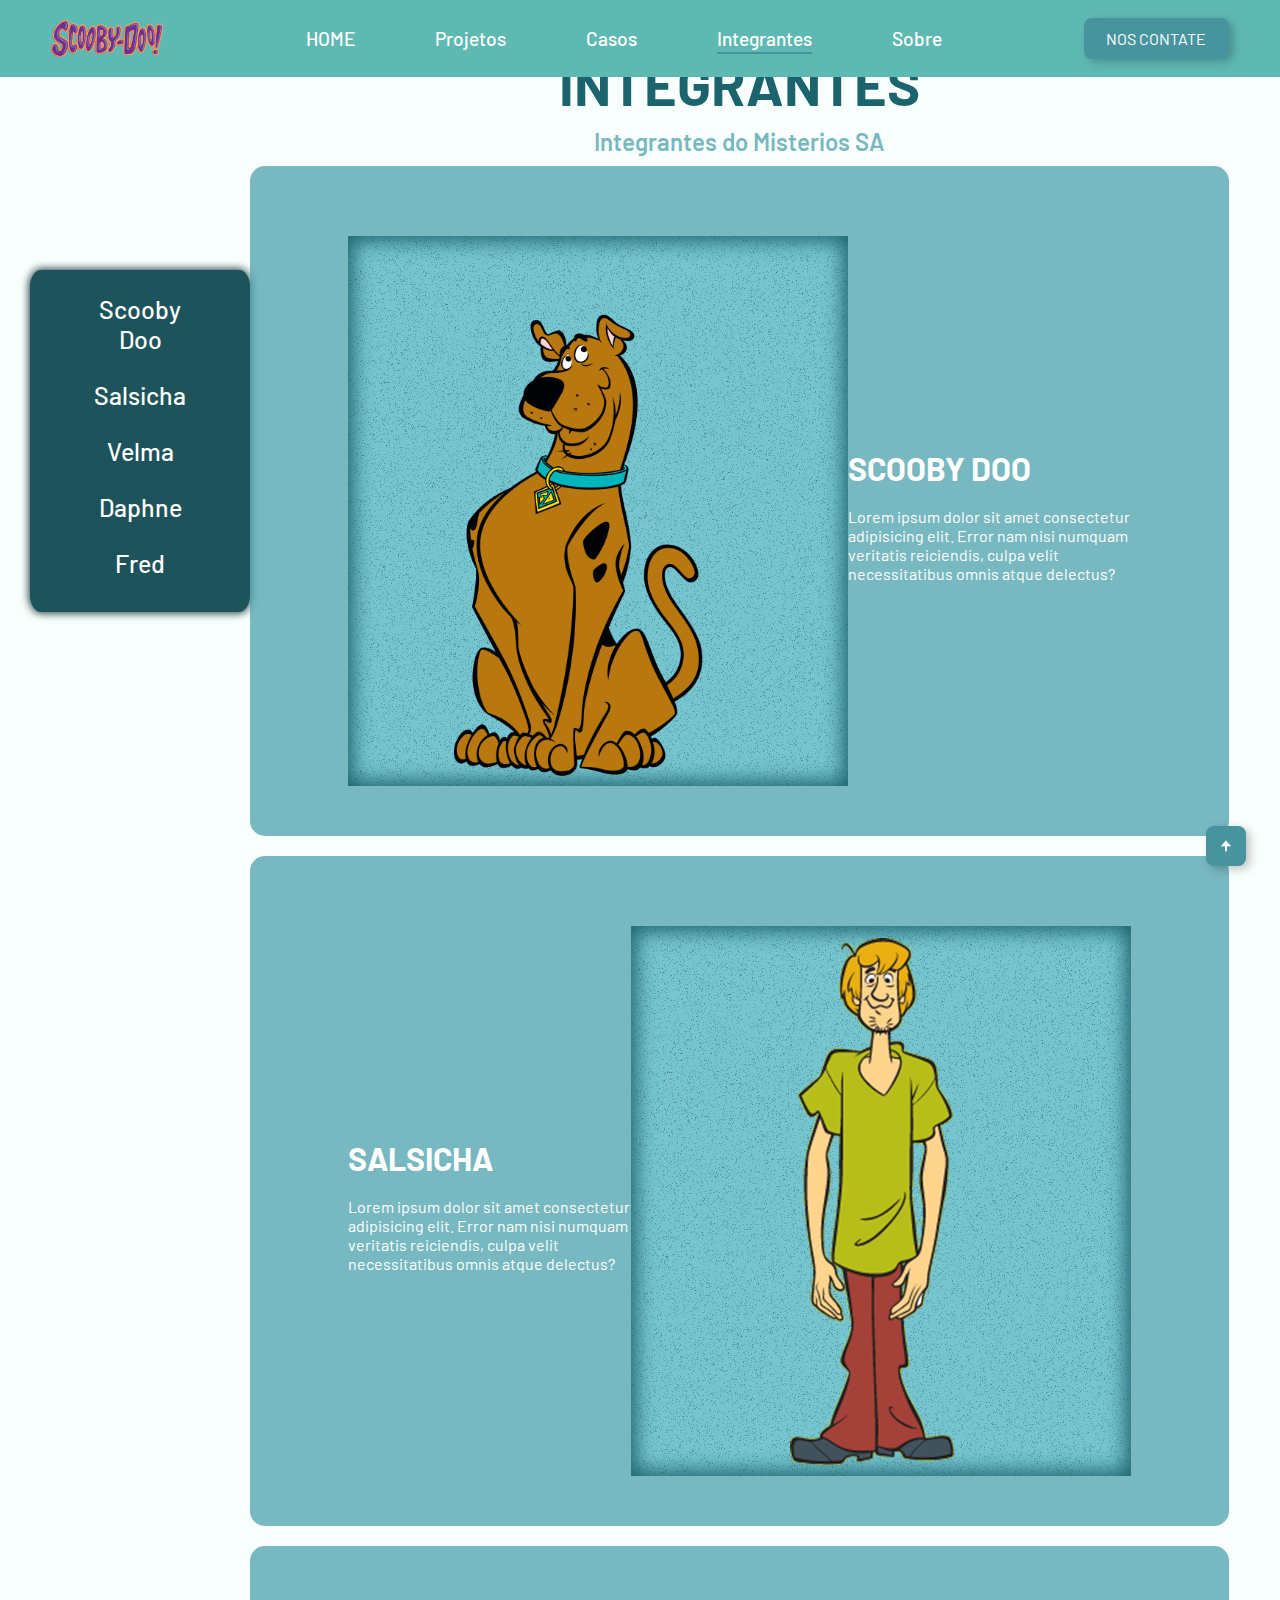
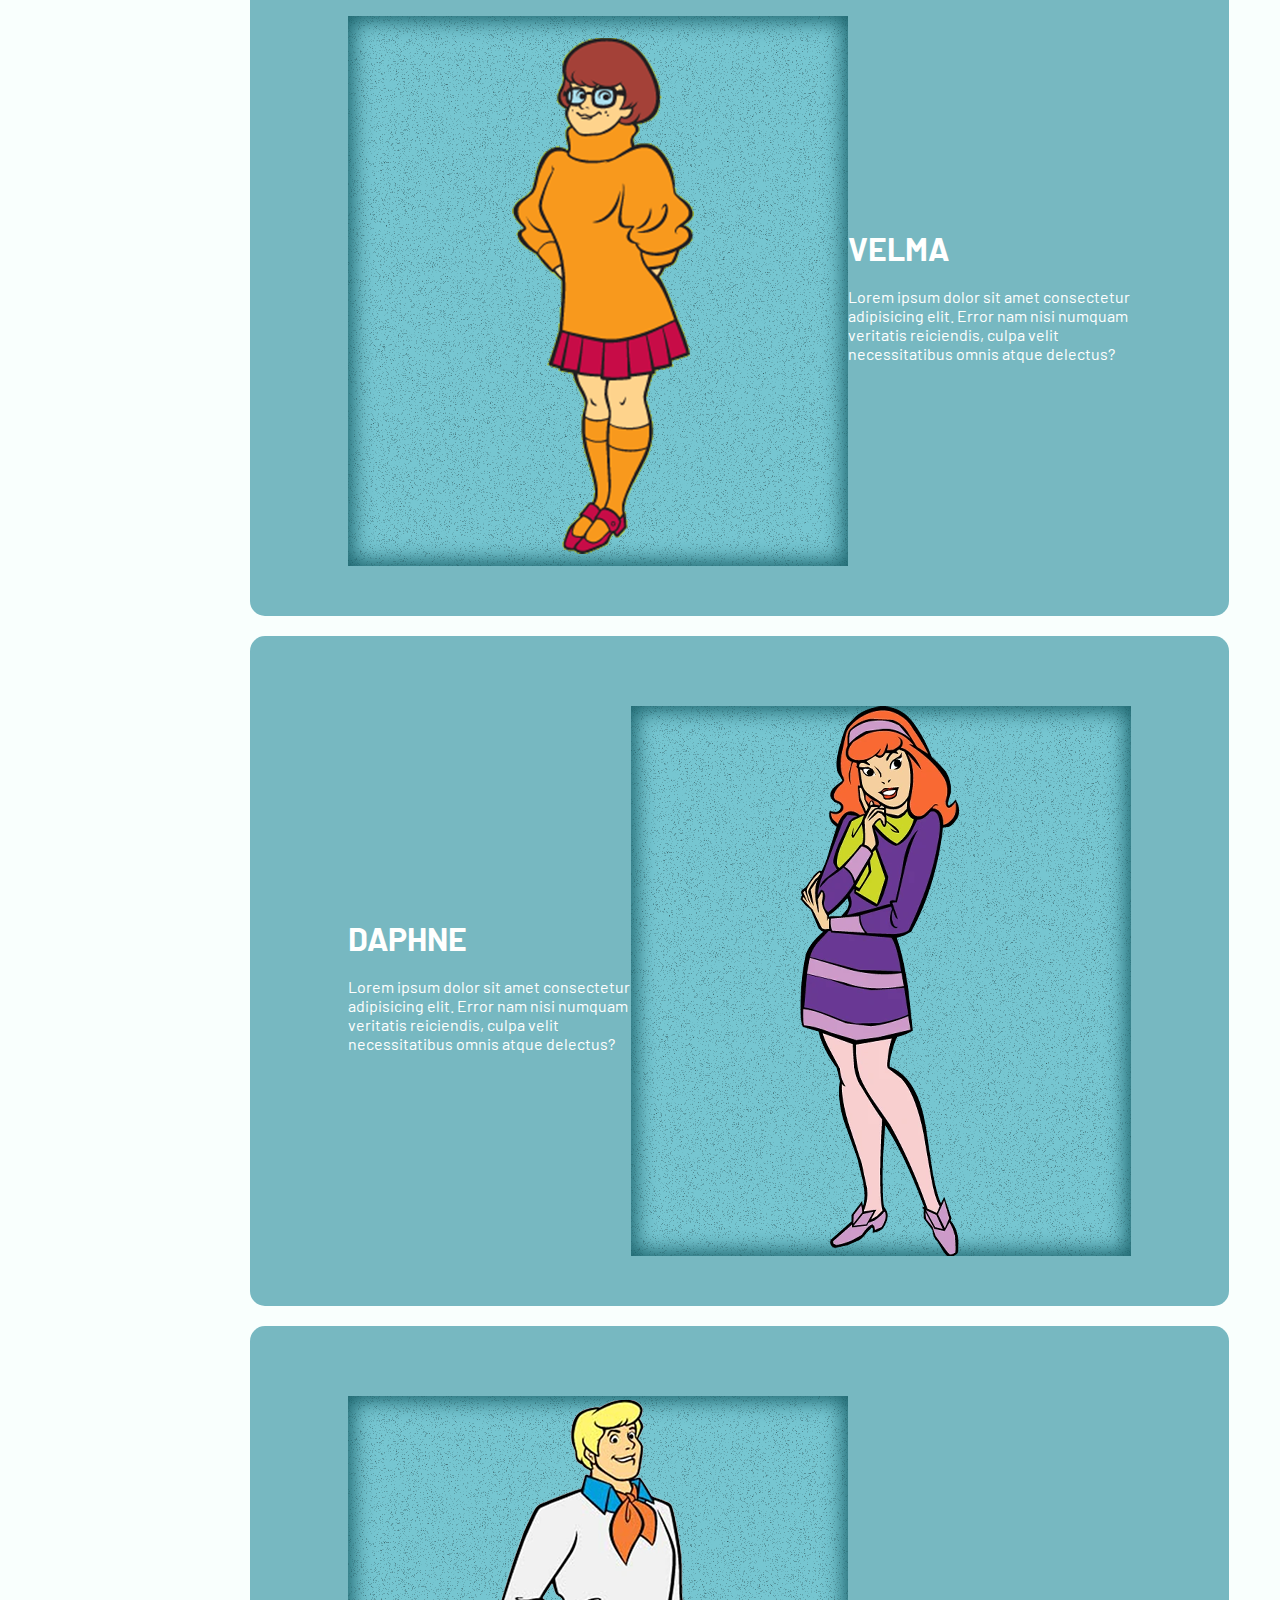
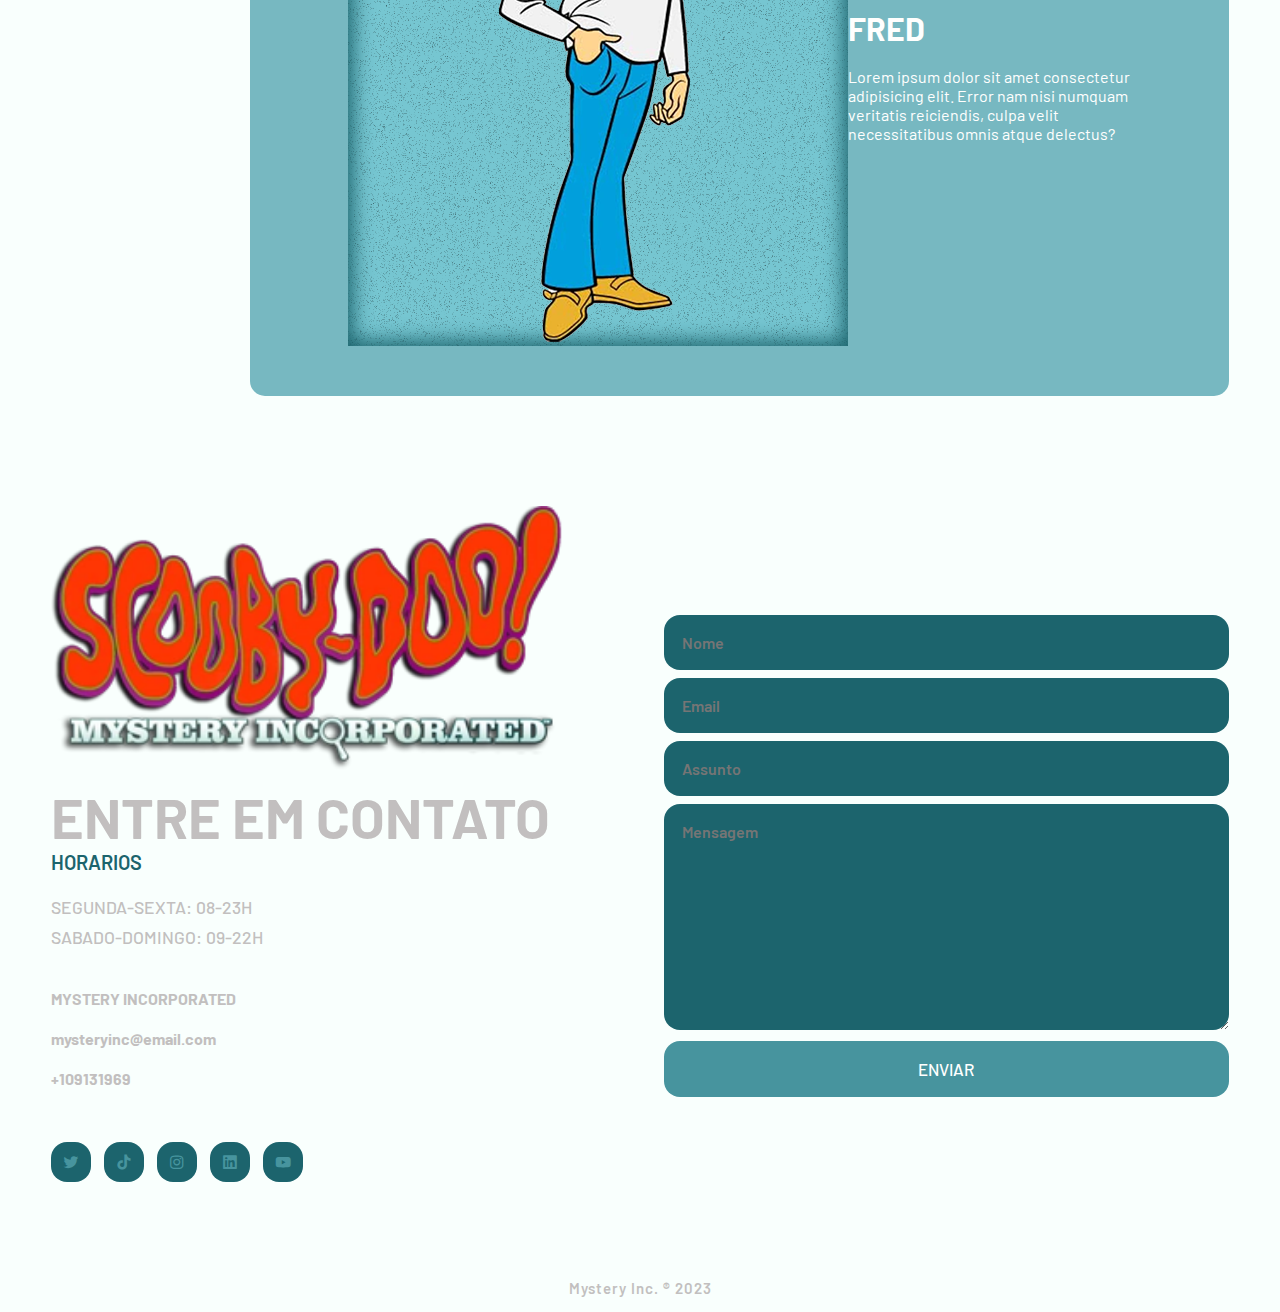
==== commit 86dca702: "Updates integrantes.html" ====
--- a/integrantes.html
+++ b/integrantes.html
@@ -12,6 +12,7 @@
     <title>Integrantes</title>
  </head>
  <body>
+    <div class="flw">
         <!--NAVBAR-->
         <header>
             <a href="#" class="logo">
@@ -78,7 +79,7 @@
                         </div> 
                     
                     </div>
-                    
+                
                     <!--VELMA-->
                     <div class="scooby" id="velma">
                         <div class="perfil-imagems">
@@ -178,7 +179,7 @@
 
          <!--VOLTAR COMECO-->
     <a href="#" class="comeco"><i class='bx bxs-up-arrow-alt' ></i></a>
-
+</div>
  </body>
  </html>   
     
--- a/integrantes.css
+++ b/integrantes.css
@@ -1,8 +1,17 @@
+body {
+  background: var(--mainbg-color);
+  color: var(--1sttext-color);
+  
+}
+.flw{
+  background-image: url('imagens/flower2.png');
+  background-repeat:repeat;
+}
+
 .ints {
   align-items: center;
-  background-color: var(--2ndbg-color);
-}
-
+}
+  
 .cabecatexto {
   text-align: center;
 }
@@ -259,4 +268,4 @@
     border-radius: 0.5rem;
   }
 
- + 
--- a/style.css
+++ b/style.css
@@ -24,7 +24,24 @@
   --2ndtext-color: #c2bfbf;
   --btn-color: #47949e;
   --2ndbtn-color: #76c6d1;
-  
+
+  --navbar-color: #5fb9b3;
+  --mainbg-color: #f9fffd;
+  --2ndmainbg-color: #693d85;
+  --casosbox-color: #3d1357;
+  --2ndbg-color: #1C646D; 
+  --2ndbglight-color: #4ca1acc0;
+  --1sttext-color: #fffffe;
+  --2ndtext-color: #c2bfbf;
+  --2ndstrong-color: #919090;
+  --3rdtext-color: black;
+  --purple-color: #38184C;
+  --btn-color: #47949e;
+  --2ndbtn-color: #76c6d1;
+  --lightblue-color:#e6edeb9a;
+  
+  --2ndbgop-color: #1c636d5e; 
+
   --h1-font: 5.2rem;
   --h2-font: 3.5rem;
   --p-font: 1.1rem;
@@ -43,6 +60,8 @@
 body {
   background: var(--mainbg-color);
   color: var(--1sttext-color);
+  background-image: url('imagens/flower2.png');
+  background-repeat: no-repeat;
 }
 
 section{
@@ -198,7 +217,10 @@
   align-items: center;
   justify-content: space-between;
   padding: 50px 10% 0;
-  background-color: var(--1stbg-color); /*pra essa secao ficar dessa cor*/
+  
+
+  
+   /*pra essa secao ficar dessa cor*/
 }
 
 .perfil-container{
@@ -217,13 +239,15 @@
 .perfil-container h3 {
   font-size: 32px;
   font-weight: 700;
-  color: var(--1sttext-color-color);
+  color: var(--purple-color);
 }
 
 .perfil-container p {
   font-size: 16px;
-  margin: 20px 0 40px;
-  color: var(--1sttext-color-color);
+  margin: 10px 0 0px;
+  font-weight: 500;
+  
+  color: var(--purple-color);
 }
 
 .perfil-imagem{
@@ -232,7 +256,7 @@
   justify-content: center;
   width: 700px;
   height: 700px;
-  background-color: rgb(132, 237, 255);
+  background-color: var(--2ndbtn-color);
   border: 26px solid grey;
   border-radius: 50%;
   
@@ -271,7 +295,17 @@
   width: 100%;
   height: 100vh;
   align-items: center;
-  background-color: var(--2ndbg-color); 
+  
+  
+}
+
+.projetoborda{
+   
+   padding-left: 180px;
+   padding-right: 180px;
+   padding-bottom: 50px;
+   padding-top: 50px;
+   border: 4px dashed var(--2ndbgop-color);
 }
 
 .cabecatexto{
@@ -279,19 +313,21 @@
 }
 
 .cabecatexto h2{
+  color: var(--2ndbg-color);
   font-size: var(--h2-font);
   margin-bottom: 10px;
+
 }
 
 .cabecatexto h4 {
-  color: var(--mainbg-color);
+  color: var(--2ndbglight-color);
   font-size: 24px;
   font-weight: 600;
 }
 
 .boxes {
 display: grid;
-grid-template-columns: repeat(auto-fit, minmax(400px, auto));
+grid-template-columns: repeat(auto-fit, minmax(200px, auto));
 align-items: center;
 text-align: center;
 gap: 2rem;
@@ -300,11 +336,13 @@
 
 .box{
   padding: 45px;
-  background-color: var(--1sttext-color);
+  background-color: var(--lightblue-color);
   border-top: 5px solid transparent;
   transition: all .40s ease;
   border-radius: 0.5rem;
   cursor: pointer;
+      /* offset-x | offset-y | blur-radius | spread-radius | color */
+box-shadow: 2px 2px 4px 3px #1818182b; 
 }
 .box img{
 height:auto;
@@ -319,7 +357,7 @@
   margin-bottom: 1rem;
 }
 .box h3{
-color: var(--mainbg-color);
+color: var(--btn-color);
   font-size: 24px;
   font-weight: 600;
   margin: 15px 0;
@@ -327,7 +365,7 @@
 }
 
 .box p{
-  color: var(--mainbg-color);  
+  color: var(--2ndbtn-color);  
   font-size: var(--p-font);
   line-height: 30px;
 }
@@ -354,16 +392,19 @@
 
 
 .casos {
-  background-color: var(--btn-color);  /*cor dessa secao pode ser tbm1stbg*/
+    /*cor dessa secao pode ser tbm1stbg*/
   width: 100%;
-   
-}
+  background-image: url('imagens/lupas.png');
+  background-repeat: no-repeat; 
+}
+
 .casos-container {       /*copiado de .boxes*/
   display: grid;
   grid-template-columns: repeat(auto-fit, minmax(500px, auto));
   align-items: center;
   gap: 2rem;
-  margin-top: 5rem; 
+  margin-top: 5rem;
+
 }
 
 .linha img{
@@ -375,8 +416,10 @@
 .linha{
   padding: 25px;
   border-radius: 0.5rem;
-  background-color: var(--2ndbtn-color);
+  background-color: var(--lightblue-color);
   transition: all .40s ease;
+    /* offset-x | offset-y | blur-radius | spread-radius | color */
+box-shadow: 2px 2px 4px 3px #1818182b; 
 }
 
 .linha-principal {
@@ -387,12 +430,13 @@
 }
 
 .linha h3{
+  color: var(--btn-color);
   font-size: 24px;
   font-weight: 700;
 }
 
 .linha h6{
-  color: var(--mainbg-color);
+  color: var(--2ndbtn-color);
   font-size: 16px;
   font-weight: 500;
   letter-spacing: 1px;
@@ -428,15 +472,15 @@
 
 .sobres-container {
   width: 100%;
-  max-width: 2000px; /* ajuste conforme necessário */
+  max-width: 2000px;
   margin: 0 auto;
   display: flex;
   justify-content: space-between;
- 
 }
 
 .sobres {
-  width: 30%; /* ajuste conforme necessário */
+  width: 30%;
+
 }
 
 .sobres-img{
@@ -446,6 +490,7 @@
   position: relative;
   transform-style: preserve-3d;
   perspective: 100px;
+
 }
 .sobres-img:hover{
   cursor: pointer;
@@ -467,6 +512,8 @@
   object-fit: cover;
   border-radius: 10px;
   background-color: brown;
+          /* offset-x | offset-y | blur-radius | spread-radius | color */
+box-shadow: 2px 2px 4px 3px #1818182b;  
 }
 
 .sobre .cabecatexto h4 {
@@ -508,8 +555,9 @@
     color: var(--2ndtext-color);
   }
   .contato-esquerda p{
-    color: #dadada;
+    color: var(--2ndtext-color);
     font-size: var(--p-font);
+    font-weight: 500;
     line-height: 30px;
     margin-bottom: 2px;
   }
@@ -531,21 +579,21 @@
   
   .lista-contato li a{
     display: block;
-    color: var(--1sttext-color);
+    color: var(--2ndtext-color);
     font-size: 16px;
-    font-weight: 600;
+    font-weight: 700;
     transition: all .40s ease;
   }
   
   .lista-contato li a:hover{
     transform: scale(1.01) translateY(-5px);
-    color: #c2bfbf ;
+    color: var(--2ndstrong-color) ;
   }
   
   .redes-icon i{
     height: 40px;
     width: 40px;
-    background-color: #303861 ;
+    background-color: var(--2ndbg-color) ;
     border-radius: 1rem;
     color: var(--btn-color);
     display: inline-flex;
@@ -569,7 +617,7 @@
     outline: none;
     width: 100%;
     padding: 18px;
-    background-color: #303861;
+    background-color: var(--2ndbg-color);
     color: var(--1sttext-color);
     font-size: 1rem;
     font-weight: 600;
@@ -604,6 +652,21 @@
     font-weight: 600;
     letter-spacing: 1px;
   }
+  .comeco{
+    position: fixed; /*vai ficar no mesmo lugar na tela mesmo quando mexe*/
+    bottom: 2.1rem;
+    right: 2.1rem;
+  
+  }
+  
+  .comeco i {
+    color: var(--1sttext-color);
+    background-color: var(--btn-color);
+    box-shadow: 4px 3px 10px #0000003c;
+    font-size: 20px;
+    padding: 10px;
+    border-radius: 0.5rem;
+  }
 
   @media (max-width: 1914px) {
     .boxes {
@@ -614,6 +677,14 @@
       gap: 2rem;
       margin-top: 5rem; 
       }
+      .projetoborda{
+   
+        padding-left: 135px;
+        padding-right: 1px;
+        padding-bottom: 50px;
+        padding-top: 50px;
+        border: 4px dashed var(--2ndbgop-color);
+     }
 
       .box h3{
         color: var(--mainbg-color);
@@ -745,7 +816,7 @@
             width: 100%;
             height: 150vh;
             align-items: center;
-            background-color: var(--2ndbg-color); 
+             
           }
           .sobre{
             width: 100%;
@@ -801,6 +872,31 @@
         height: 90vh;
 
       }
+      .projetos {
+        width: 100%;
+        height: 210vh;
+        align-items: center;
+        
+      }
+      .boxes {
+        display: grid;
+        height:auto;
+        grid-template-columns: repeat(auto-fit, minmax(300px, auto));
+      
+        text-align: center;
+        gap: 1rem;
+        margin-top: 3rem; 
+        }
+        .box img{
+          height:auto;
+          width: 100%;
+          border-radius: 0.5rem;
+          margin-bottom: 1.5rem;
+          }
+      .projetoborda{
+        
+        border: 4px dashed var(--2ndbgop-color);
+     }
       .sobres-container {
         width: auto;
         max-width: 2000px; /* ajuste conforme necessário */
@@ -865,8 +961,14 @@
             width: 100%;
             height: 210vh;
             align-items: center;
-            background-color: var(--2ndbg-color); 
-          }
+            
+          }
+          .projetoborda{
+ 
+            padding-left: 80px;
+            padding-right: 80px;
+            border: 4px dashed var(--2ndbgop-color);
+         }
           .casos-container {       /*copiado de .boxes*/
             display: grid;
             grid-template-columns: repeat(auto-fit, minmax(200px, auto));
@@ -910,7 +1012,7 @@
         width: 100%;
         height: 250vh;
         align-items: center;
-        background-color: var(--2ndbg-color); 
+         
       }
       .sobre{
         width: 100%;
@@ -998,7 +1100,67 @@
             background-color: brown;
           }
     }
-  
-  
-
-
+    @media (max-width: 282px) {
+      .home-text {
+          margin-top: 250px;
+          padding: 10px 20%;
+        }
+        .boxes {
+          display: grid;
+          grid-template-columns: repeat(auto-fit, minmax(200px, auto));
+          align-items: center;
+          text-align: center;
+          gap: 2rem;
+          margin-top: 5rem; 
+          }
+        .box .box-img {
+          height: 400px;
+        }
+        .projetos {
+          width: 100%;
+          height: 300vh;
+          align-items: center;
+         
+        }
+        .casos-container {       /*copiado de .boxes*/
+          display: grid;
+          grid-template-columns: repeat(auto-fit, minmax(200px, auto));
+          align-items: center;
+          gap: 1rem;
+          margin-top: 5rem; 
+        }
+        .sobre{
+          width: 100%;
+          height: 110vh;
+  
+        }
+        .sobres-container {
+          width: auto;
+          max-width: 2000px; /* ajuste conforme necessário */
+          margin: 0 auto;
+          display: flex;
+          flex-direction: column;
+          align-items: center;
+          justify-content: center;
+          gap: 1rem ;
+        }
+        .sobres {
+          width: 100%;
+        }
+        .sobres-img{
+              width: 100%;
+              height: 30vh;
+                
+        }
+        .sobres .sobres-img img {
+          width: 100%;
+          margin-top: 40px;
+          object-fit: cover;
+          border-radius: 10px;
+          background-color: brown;
+        }
+  }
+  
+  
+
+
